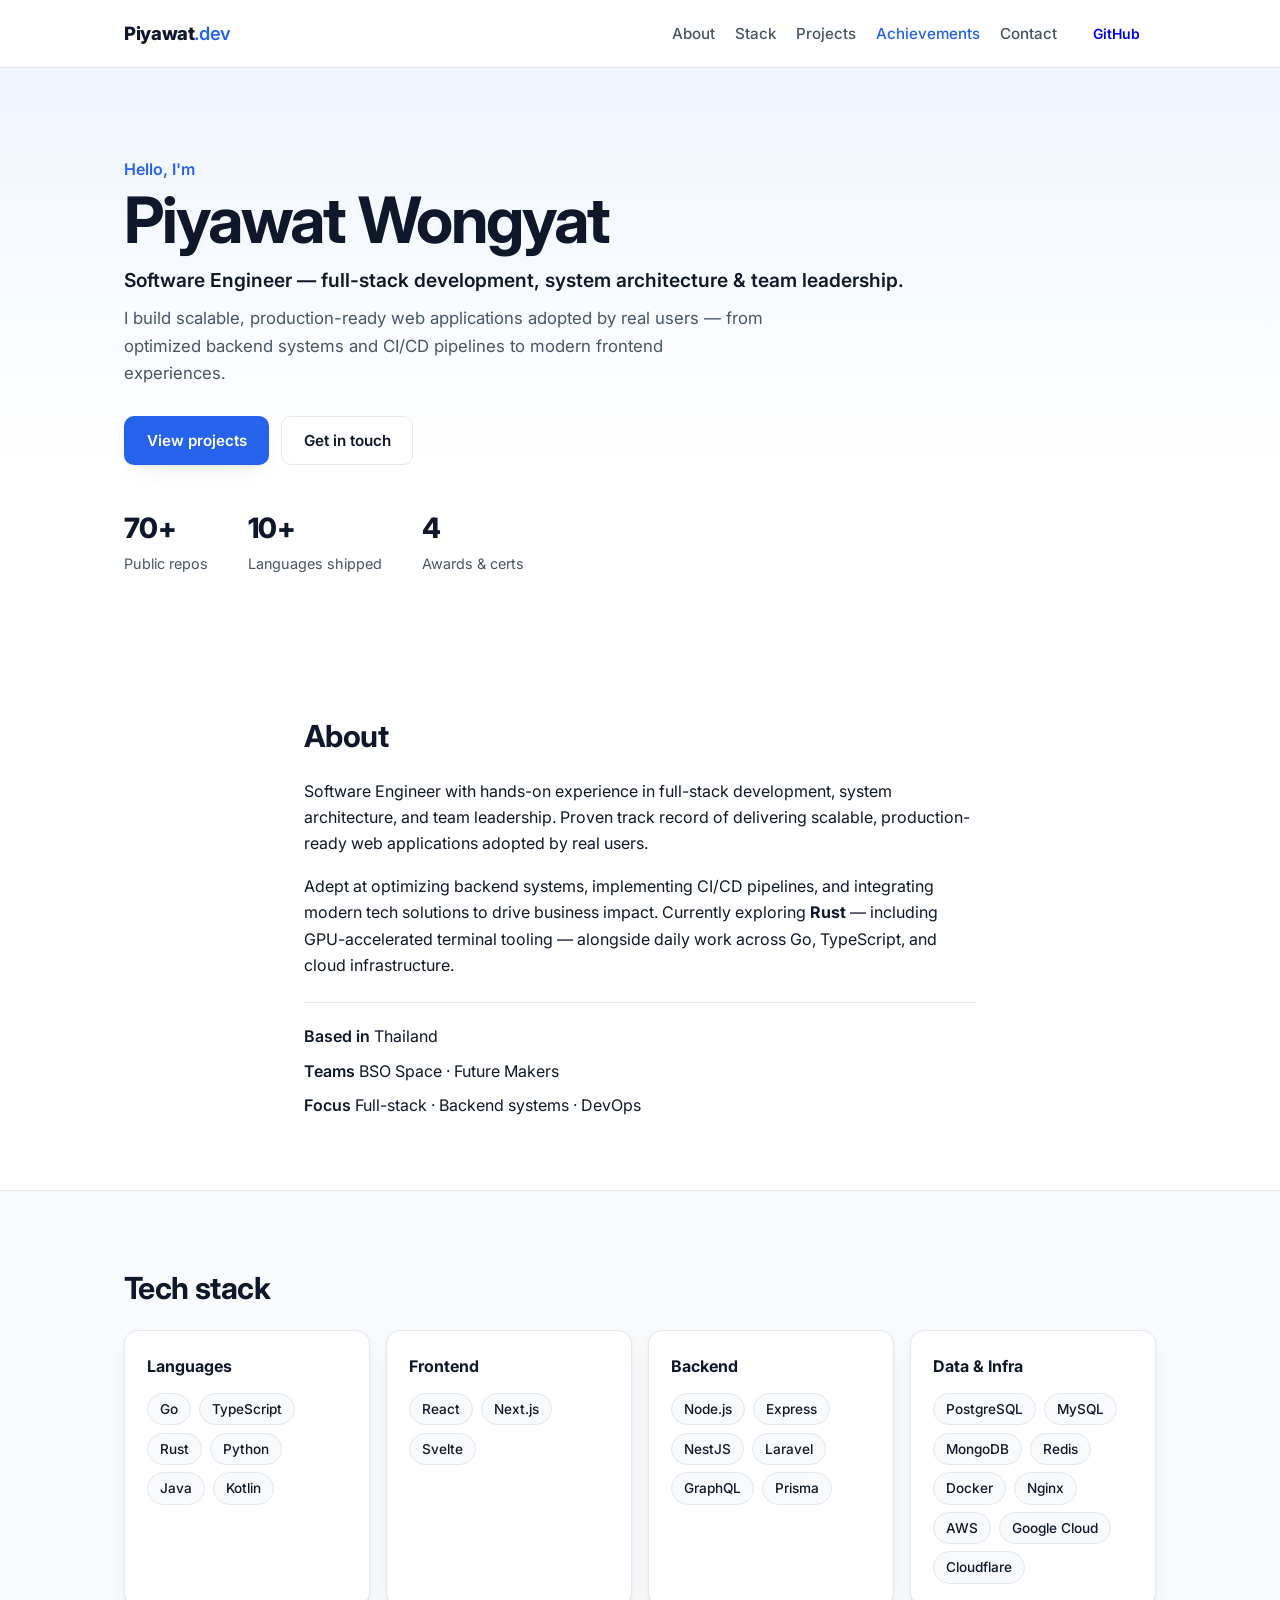
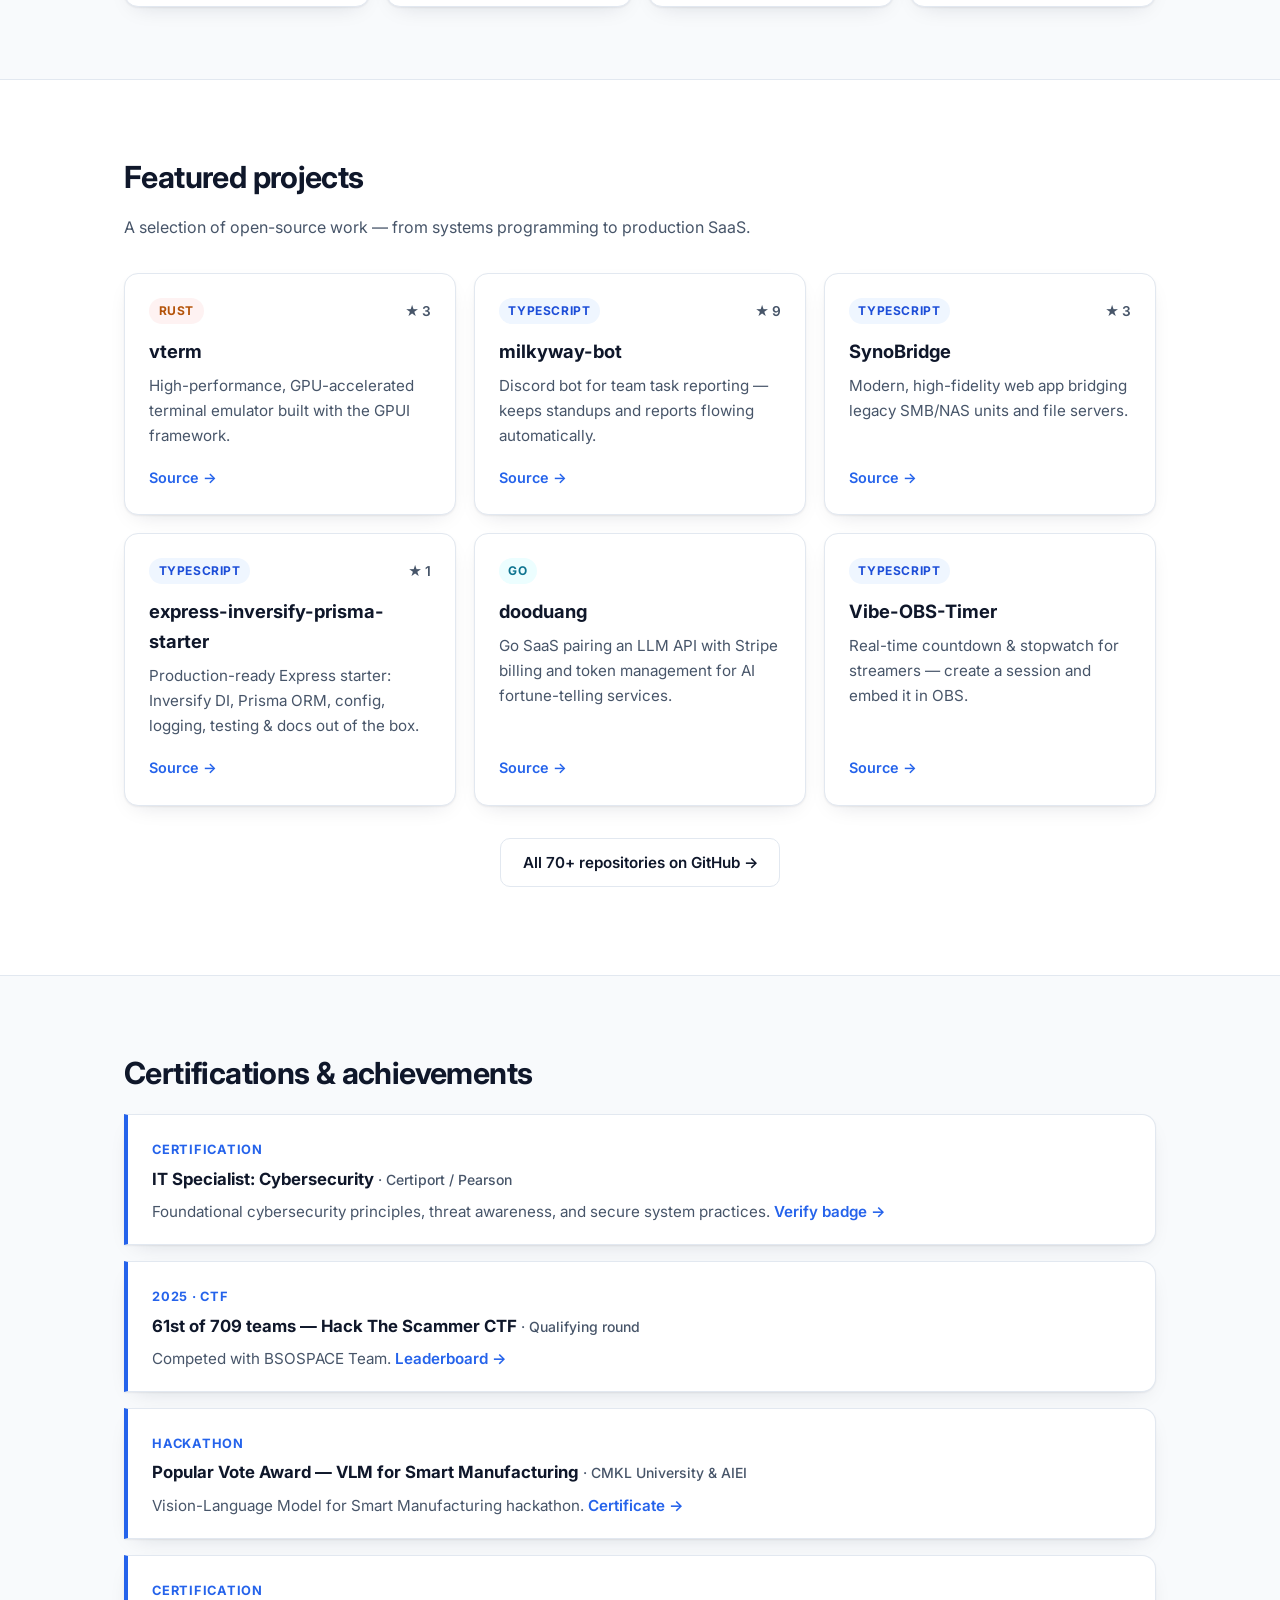
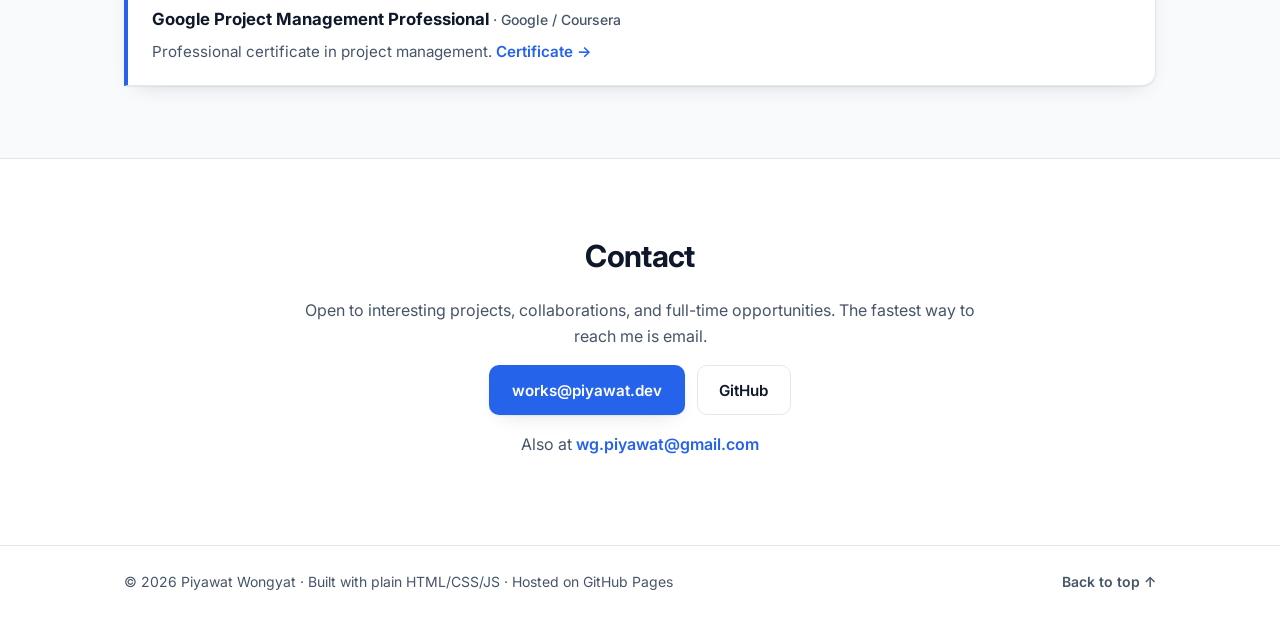
==== index.html @ 4d176192 "feat: initial portfolio site" ====
<!DOCTYPE html>
<html lang="en">
<head>
  <meta charset="UTF-8" />
  <meta name="viewport" content="width=device-width, initial-scale=1.0" />
  <title>Piyawat Wongyat — Software Engineer</title>
  <meta name="description" content="Piyawat Wongyat (boytur) — Software Engineer focused on full-stack development, system architecture, and scalable production-ready web applications." />
  <meta property="og:title" content="Piyawat Wongyat — Software Engineer" />
  <meta property="og:description" content="Full-stack developer building scalable, production-ready web applications." />
  <meta property="og:type" content="website" />
  <meta property="og:url" content="https://boytur.github.io/" />
  <link rel="icon" href="data:image/svg+xml,<svg xmlns='http://www.w3.org/2000/svg' viewBox='0 0 100 100'><rect width='100' height='100' rx='20' fill='%23111827'/><text x='50' y='68' font-size='52' text-anchor='middle' fill='white' font-family='sans-serif' font-weight='bold'>P</text></svg>" />
  <link rel="preconnect" href="https://fonts.googleapis.com" />
  <link rel="preconnect" href="https://fonts.gstatic.com" crossorigin />
  <link href="https://fonts.googleapis.com/css2?family=Inter:wght@400;500;600;700;800&display=swap" rel="stylesheet" />
  <link rel="stylesheet" href="styles.css" />
</head>
<body>
  <header class="site-header" id="top">
    <nav class="nav" aria-label="Main navigation">
      <a class="brand" href="#top">Piyawat<span>.dev</span></a>
      <button class="nav-toggle" aria-expanded="false" aria-controls="nav-links" aria-label="Toggle menu">
        <span></span><span></span><span></span>
      </button>
      <div class="nav-links" id="nav-links">
        <a href="#about">About</a>
        <a href="#stack">Stack</a>
        <a href="#projects">Projects</a>
        <a href="#achievements">Achievements</a>
        <a href="#contact">Contact</a>
        <a class="btn btn-small" href="https://github.com/boytur" target="_blank" rel="noopener">GitHub</a>
      </div>
    </nav>
  </header>

  <main>
    <!-- Hero -->
    <section class="hero">
      <div class="container hero-inner">
        <p class="eyebrow reveal">Hello, I'm</p>
        <h1 class="reveal">Piyawat Wongyat</h1>
        <p class="subtitle reveal">Software Engineer — full-stack development, system architecture &amp; team leadership.</p>
        <p class="lede reveal">I build scalable, production-ready web applications adopted by real users — from optimized backend systems and CI/CD pipelines to modern frontend experiences.</p>
        <div class="hero-actions reveal">
          <a class="btn btn-primary" href="#projects">View projects</a>
          <a class="btn btn-ghost" href="#contact">Get in touch</a>
        </div>
        <dl class="stats reveal">
          <div><dt>70+</dt><dd>Public repos</dd></div>
          <div><dt>10+</dt><dd>Languages shipped</dd></div>
          <div><dt>4</dt><dd>Awards &amp; certs</dd></div>
        </dl>
      </div>
    </section>

    <!-- About -->
    <section class="section" id="about">
      <div class="container narrow">
        <h2 class="reveal">About</h2>
        <p class="reveal">Software Engineer with hands-on experience in full-stack development, system architecture, and team leadership. Proven track record of delivering scalable, production-ready web applications adopted by real users.</p>
        <p class="reveal">Adept at optimizing backend systems, implementing CI/CD pipelines, and integrating modern tech solutions to drive business impact. Currently exploring <strong>Rust</strong> — including GPU-accelerated terminal tooling — alongside daily work across Go, TypeScript, and cloud infrastructure.</p>
        <ul class="facts reveal">
          <li><strong>Based in</strong> Thailand</li>
          <li><strong>Teams</strong> BSO Space · Future Makers</li>
          <li><strong>Focus</strong> Full-stack · Backend systems · DevOps</li>
        </ul>
      </div>
    </section>

    <!-- Stack -->
    <section class="section section-alt" id="stack">
      <div class="container">
        <h2 class="reveal">Tech stack</h2>
        <div class="stack-grid">
          <div class="stack-card reveal">
            <h3>Languages</h3>
            <ul class="pills"><li>Go</li><li>TypeScript</li><li>Rust</li><li>Python</li><li>Java</li><li>Kotlin</li></ul>
          </div>
          <div class="stack-card reveal">
            <h3>Frontend</h3>
            <ul class="pills"><li>React</li><li>Next.js</li><li>Svelte</li></ul>
          </div>
          <div class="stack-card reveal">
            <h3>Backend</h3>
            <ul class="pills"><li>Node.js</li><li>Express</li><li>NestJS</li><li>Laravel</li><li>GraphQL</li><li>Prisma</li></ul>
          </div>
          <div class="stack-card reveal">
            <h3>Data &amp; Infra</h3>
            <ul class="pills"><li>PostgreSQL</li><li>MySQL</li><li>MongoDB</li><li>Redis</li><li>Docker</li><li>Nginx</li><li>AWS</li><li>Google Cloud</li><li>Cloudflare</li></ul>
          </div>
        </div>
      </div>
    </section>

    <!-- Projects -->
    <section class="section" id="projects">
      <div class="container">
        <h2 class="reveal">Featured projects</h2>
        <p class="section-lede reveal">A selection of open-source work — from systems programming to production SaaS.</p>
        <div class="project-grid">
          <article class="card reveal">
            <div class="card-top"><span class="lang rust">Rust</span><span class="stars" aria-label="3 stars">★ 3</span></div>
            <h3><a href="https://github.com/boytur/vterm" target="_blank" rel="noopener">vterm</a></h3>
            <p>High-performance, GPU-accelerated terminal emulator built with the GPUI framework.</p>
            <div class="card-links"><a href="https://github.com/boytur/vterm" target="_blank" rel="noopener">Source →</a></div>
          </article>
          <article class="card reveal">
            <div class="card-top"><span class="lang typescript">TypeScript</span><span class="stars" aria-label="9 stars">★ 9</span></div>
            <h3><a href="https://github.com/boytur/milkyway-bot" target="_blank" rel="noopener">milkyway-bot</a></h3>
            <p>Discord bot for team task reporting — keeps standups and reports flowing automatically.</p>
            <div class="card-links"><a href="https://github.com/boytur/milkyway-bot" target="_blank" rel="noopener">Source →</a></div>
          </article>
          <article class="card reveal">
            <div class="card-top"><span class="lang typescript">TypeScript</span><span class="stars" aria-label="3 stars">★ 3</span></div>
            <h3><a href="https://github.com/boytur/SynoBridge" target="_blank" rel="noopener">SynoBridge</a></h3>
            <p>Modern, high-fidelity web app bridging legacy SMB/NAS units and file servers.</p>
            <div class="card-links"><a href="https://github.com/boytur/SynoBridge" target="_blank" rel="noopener">Source →</a></div>
          </article>
          <article class="card reveal">
            <div class="card-top"><span class="lang typescript">TypeScript</span><span class="stars" aria-label="1 star">★ 1</span></div>
            <h3><a href="https://github.com/boytur/express-inversify-prisma-starter" target="_blank" rel="noopener">express-inversify-prisma-starter</a></h3>
            <p>Production-ready Express starter: Inversify DI, Prisma ORM, config, logging, testing &amp; docs out of the box.</p>
            <div class="card-links"><a href="https://github.com/boytur/express-inversify-prisma-starter" target="_blank" rel="noopener">Source →</a></div>
          </article>
          <article class="card reveal">
            <div class="card-top"><span class="lang go">Go</span></div>
            <h3><a href="https://github.com/boytur/dooduang" target="_blank" rel="noopener">dooduang</a></h3>
            <p>Go SaaS pairing an LLM API with Stripe billing and token management for AI fortune-telling services.</p>
            <div class="card-links"><a href="https://github.com/boytur/dooduang" target="_blank" rel="noopener">Source →</a></div>
          </article>
          <article class="card reveal">
            <div class="card-top"><span class="lang typescript">TypeScript</span></div>
            <h3><a href="https://github.com/boytur/Vibe-OBS-Timer" target="_blank" rel="noopener">Vibe-OBS-Timer</a></h3>
            <p>Real-time countdown &amp; stopwatch for streamers — create a session and embed it in OBS.</p>
            <div class="card-links"><a href="https://github.com/boytur/Vibe-OBS-Timer" target="_blank" rel="noopener">Source →</a></div>
          </article>
        </div>
        <p class="more reveal"><a class="btn btn-ghost" href="https://github.com/boytur?tab=repositories" target="_blank" rel="noopener">All 70+ repositories on GitHub →</a></p>
      </div>
    </section>

    <!-- Achievements -->
    <section class="section section-alt" id="achievements">
      <div class="container">
        <h2 class="reveal">Certifications &amp; achievements</h2>
        <div class="timeline">
          <div class="timeline-item reveal">
            <span class="year">Certification</span>
            <h3>IT Specialist: Cybersecurity <small>· Certiport / Pearson</small></h3>
            <p>Foundational cybersecurity principles, threat awareness, and secure system practices. <a href="https://www.credly.com/badges/f2b00e5c-3d99-48ab-93e3-4c3fa2f0af8e" target="_blank" rel="noopener">Verify badge →</a></p>
          </div>
          <div class="timeline-item reveal">
            <span class="year">2025 · CTF</span>
            <h3>61st of 709 teams — Hack The Scammer CTF <small>· Qualifying round</small></h3>
            <p>Competed with BSOSPACE Team. <a href="https://lab.sth.sh/leaderboard?room=37" target="_blank" rel="noopener">Leaderboard →</a></p>
          </div>
          <div class="timeline-item reveal">
            <span class="year">Hackathon</span>
            <h3>Popular Vote Award — VLM for Smart Manufacturing <small>· CMKL University &amp; AIEI</small></h3>
            <p>Vision-Language Model for Smart Manufacturing hackathon. <a href="https://drive.google.com/file/d/1sjAKh41kwvdmvfRN9_Wic6Ls8FY-mukk/view?usp=sharing" target="_blank" rel="noopener">Certificate →</a></p>
          </div>
          <div class="timeline-item reveal">
            <span class="year">Certification</span>
            <h3>Google Project Management Professional <small>· Google / Coursera</small></h3>
            <p>Professional certificate in project management. <a href="https://www.coursera.org/account/accomplishments/specialization/05NTV4BRAVOV" target="_blank" rel="noopener">Certificate →</a></p>
          </div>
        </div>
      </div>
    </section>

    <!-- Contact -->
    <section class="section" id="contact">
      <div class="container narrow contact">
        <h2 class="reveal">Contact</h2>
        <p class="reveal">Open to interesting projects, collaborations, and full-time opportunities. The fastest way to reach me is email.</p>
        <div class="hero-actions reveal">
          <a class="btn btn-primary" href="mailto:works@piyawat.dev">works@piyawat.dev</a>
          <a class="btn btn-ghost" href="https://github.com/boytur" target="_blank" rel="noopener">GitHub</a>
        </div>
        <p class="alt-mail reveal">Also at <a href="mailto:wg.piyawat@gmail.com">wg.piyawat@gmail.com</a></p>
      </div>
    </section>
  </main>

  <footer class="site-footer">
    <div class="container footer-inner">
      <p>© 2026 Piyawat Wongyat · Built with plain HTML/CSS/JS · Hosted on GitHub Pages</p>
      <a href="#top" class="to-top">Back to top ↑</a>
    </div>
  </footer>

  <script src="script.js" defer></script>
</body>
</html>
---- styles.css ----
:root {
  --bg: #ffffff;
  --bg-alt: #f8fafc;
  --text: #0f172a;
  --muted: #475569;
  --line: #e2e8f0;
  --accent: #2563eb;
  --accent-dark: #1d4ed8;
  --card: #ffffff;
  --radius: 14px;
  --max: 1080px;
  --narrow: 720px;
  --shadow: 0 1px 2px rgb(15 23 42 / 0.06), 0 8px 24px -12px rgb(15 23 42 / 0.18);
}

* { box-sizing: border-box; }
html { scroll-behavior: smooth; }
body {
  margin: 0;
  font-family: "Inter", system-ui, -apple-system, "Segoe UI", sans-serif;
  color: var(--text);
  background: var(--bg);
  line-height: 1.65;
  -webkit-font-smoothing: antialiased;
}

.container { max-width: var(--max); margin: 0 auto; padding: 0 1.5rem; }
.container.narrow { max-width: var(--narrow); }

/* Header */
.site-header {
  position: sticky; top: 0; z-index: 50;
  background: rgb(255 255 255 / 0.85);
  backdrop-filter: blur(12px);
  border-bottom: 1px solid var(--line);
}
.nav {
  max-width: var(--max); margin: 0 auto; padding: 0.85rem 1.5rem;
  display: flex; align-items: center; justify-content: space-between; gap: 1rem;
}
.brand { font-weight: 800; font-size: 1.15rem; color: var(--text); text-decoration: none; letter-spacing: -0.02em; }
.brand span { color: var(--accent); font-weight: 600; }
.nav-links { display: flex; align-items: center; gap: 1.25rem; }
.nav-links a:not(.btn) { color: var(--muted); text-decoration: none; font-weight: 500; font-size: 0.95rem; }
.nav-links a:not(.btn):hover { color: var(--text); }
.nav-links a.active:not(.btn) { color: var(--accent); }
.nav-toggle { display: none; background: none; border: 1px solid var(--line); border-radius: 8px; padding: 0.5rem; cursor: pointer; }
.nav-toggle span { display: block; width: 20px; height: 2px; background: var(--text); margin: 4px 0; border-radius: 2px; }

/* Buttons */
.btn {
  display: inline-block; text-decoration: none; font-weight: 600; font-size: 0.95rem;
  padding: 0.7rem 1.35rem; border-radius: 10px; border: 1px solid transparent;
  transition: transform 0.12s ease, box-shadow 0.12s ease, background 0.12s ease;
}
.btn-small { padding: 0.45rem 0.95rem; font-size: 0.875rem; }
.btn-primary { background: var(--accent); color: #fff; box-shadow: var(--shadow); }
.btn-primary:hover { background: var(--accent-dark); transform: translateY(-1px); }
.btn-ghost { border-color: var(--line); color: var(--text); background: #fff; }
.btn-ghost:hover { border-color: var(--text); transform: translateY(-1px); }

/* Hero */
.hero { padding: 5.5rem 0 4rem; background: linear-gradient(180deg, #eff6ff 0%, #fff 70%); }
.eyebrow { color: var(--accent); font-weight: 600; margin: 0 0 0.25rem; }
.hero h1 { font-size: clamp(2.5rem, 6vw, 4rem); letter-spacing: -0.03em; line-height: 1.05; margin: 0 0 0.75rem; }
.subtitle { font-size: 1.2rem; font-weight: 600; color: var(--text); margin: 0 0 0.5rem; }
.lede { color: var(--muted); font-size: 1.05rem; max-width: 640px; margin: 0 0 1.75rem; }
.hero-actions { display: flex; gap: 0.75rem; flex-wrap: wrap; }
.stats { display: flex; gap: 2.5rem; margin: 2.5rem 0 0; padding: 0; }
.stats div { display: flex; flex-direction: column; }
.stats dt { font-size: 1.75rem; font-weight: 800; letter-spacing: -0.02em; }
.stats dd { margin: 0; color: var(--muted); font-size: 0.9rem; }

/* Sections */
.section { padding: 4.5rem 0; scroll-margin-top: 70px; }
.section-alt { background: var(--bg-alt); border-top: 1px solid var(--line); border-bottom: 1px solid var(--line); }
.section h2 { font-size: 1.9rem; letter-spacing: -0.02em; margin: 0 0 1rem; }
.section-lede { color: var(--muted); margin: -0.25rem 0 2rem; }
.facts { list-style: none; padding: 1.25rem 0 0; margin: 1.5rem 0 0; border-top: 1px solid var(--line); display: grid; gap: 0.5rem; }
.facts strong { font-weight: 600; }

/* Stack */
.stack-grid { display: grid; grid-template-columns: repeat(auto-fit, minmax(230px, 1fr)); gap: 1rem; }
.stack-card { background: var(--card); border: 1px solid var(--line); border-radius: var(--radius); padding: 1.4rem; box-shadow: var(--shadow); }
.stack-card h3 { margin: 0 0 0.85rem; font-size: 1rem; }
.pills { list-style: none; display: flex; flex-wrap: wrap; gap: 0.45rem; margin: 0; padding: 0; }
.pills li { background: var(--bg-alt); border: 1px solid var(--line); border-radius: 999px; padding: 0.25rem 0.75rem; font-size: 0.85rem; font-weight: 500; }

/* Projects */
.project-grid { display: grid; grid-template-columns: repeat(auto-fill, minmax(300px, 1fr)); gap: 1.1rem; }
.card { background: var(--card); border: 1px solid var(--line); border-radius: var(--radius); padding: 1.5rem; display: flex; flex-direction: column; box-shadow: var(--shadow); transition: transform 0.15s ease, box-shadow 0.15s ease; }
.card:hover { transform: translateY(-3px); box-shadow: 0 2px 4px rgb(15 23 42 / 0.06), 0 16px 32px -12px rgb(15 23 42 / 0.25); }
.card-top { display: flex; justify-content: space-between; align-items: center; margin-bottom: 0.75rem; }
.lang { font-size: 0.75rem; font-weight: 700; text-transform: uppercase; letter-spacing: 0.05em; padding: 0.2rem 0.6rem; border-radius: 999px; background: #f1f5f9; color: #334155; }
.lang.rust { background: #fef2f2; color: #b45309; }
.lang.typescript { background: #eff6ff; color: #1d4ed8; }
.lang.go { background: #ecfeff; color: #0e7490; }
.stars { color: var(--muted); font-size: 0.85rem; font-weight: 600; }
.card h3 { margin: 0 0 0.4rem; font-size: 1.15rem; }
.card h3 a { color: var(--text); text-decoration: none; }
.card h3 a:hover { color: var(--accent); }
.card p { color: var(--muted); font-size: 0.95rem; margin: 0 0 1rem; flex: 1; }
.card-links a { color: var(--accent); font-weight: 600; font-size: 0.9rem; text-decoration: none; }
.card-links a:hover { text-decoration: underline; }
.more { margin-top: 2rem; text-align: center; }

/* Timeline */
.timeline { display: grid; gap: 1rem; }
.timeline-item { background: var(--card); border: 1px solid var(--line); border-left: 4px solid var(--accent); border-radius: 0 var(--radius) var(--radius) 0; padding: 1.25rem 1.5rem; box-shadow: var(--shadow); }
.timeline-item .year { font-size: 0.8rem; font-weight: 700; text-transform: uppercase; letter-spacing: 0.06em; color: var(--accent); }
.timeline-item h3 { margin: 0.25rem 0 0.35rem; font-size: 1.05rem; }
.timeline-item h3 small { color: var(--muted); font-weight: 500; }
.timeline-item p { margin: 0; color: var(--muted); font-size: 0.95rem; }
.timeline-item a { color: var(--accent); font-weight: 600; text-decoration: none; }
.timeline-item a:hover { text-decoration: underline; }

/* Contact */
.contact { text-align: center; }
.contact p { color: var(--muted); }
.contact .hero-actions { justify-content: center; }
.alt-mail a { color: var(--accent); font-weight: 600; text-decoration: none; }
.alt-mail a:hover { text-decoration: underline; }

/* Footer */
.site-footer { border-top: 1px solid var(--line); padding: 1.5rem 0; }
.footer-inner { display: flex; justify-content: space-between; align-items: center; gap: 1rem; flex-wrap: wrap; }
.footer-inner p { margin: 0; color: var(--muted); font-size: 0.875rem; }
.to-top { color: var(--muted); font-size: 0.875rem; font-weight: 600; text-decoration: none; }
.to-top:hover { color: var(--text); }

/* Reveal animation */
.reveal { opacity: 0; transform: translateY(14px); transition: opacity 0.5s ease, transform 0.5s ease; }
.reveal.visible { opacity: 1; transform: none; }
@media (prefers-reduced-motion: reduce) {
  html { scroll-behavior: auto; }
  .reveal { opacity: 1; transform: none; transition: none; }
}

@media (max-width: 720px) {
  .nav-toggle { display: block; }
  .nav-links {
    display: none; position: absolute; top: 100%; left: 0; right: 0;
    background: #fff; border-bottom: 1px solid var(--line);
    flex-direction: column; align-items: stretch; padding: 0.75rem 1.5rem 1.25rem; gap: 0.25rem;
  }
  .nav-links.open { display: flex; }
  .nav-links a:not(.btn) { padding: 0.6rem 0; border-top: 1px solid var(--line); }
  .nav-links .btn { text-align: center; margin-top: 0.5rem; }
  .hero { padding: 3.5rem 0 3rem; }
  .stats { gap: 1.75rem; }
}
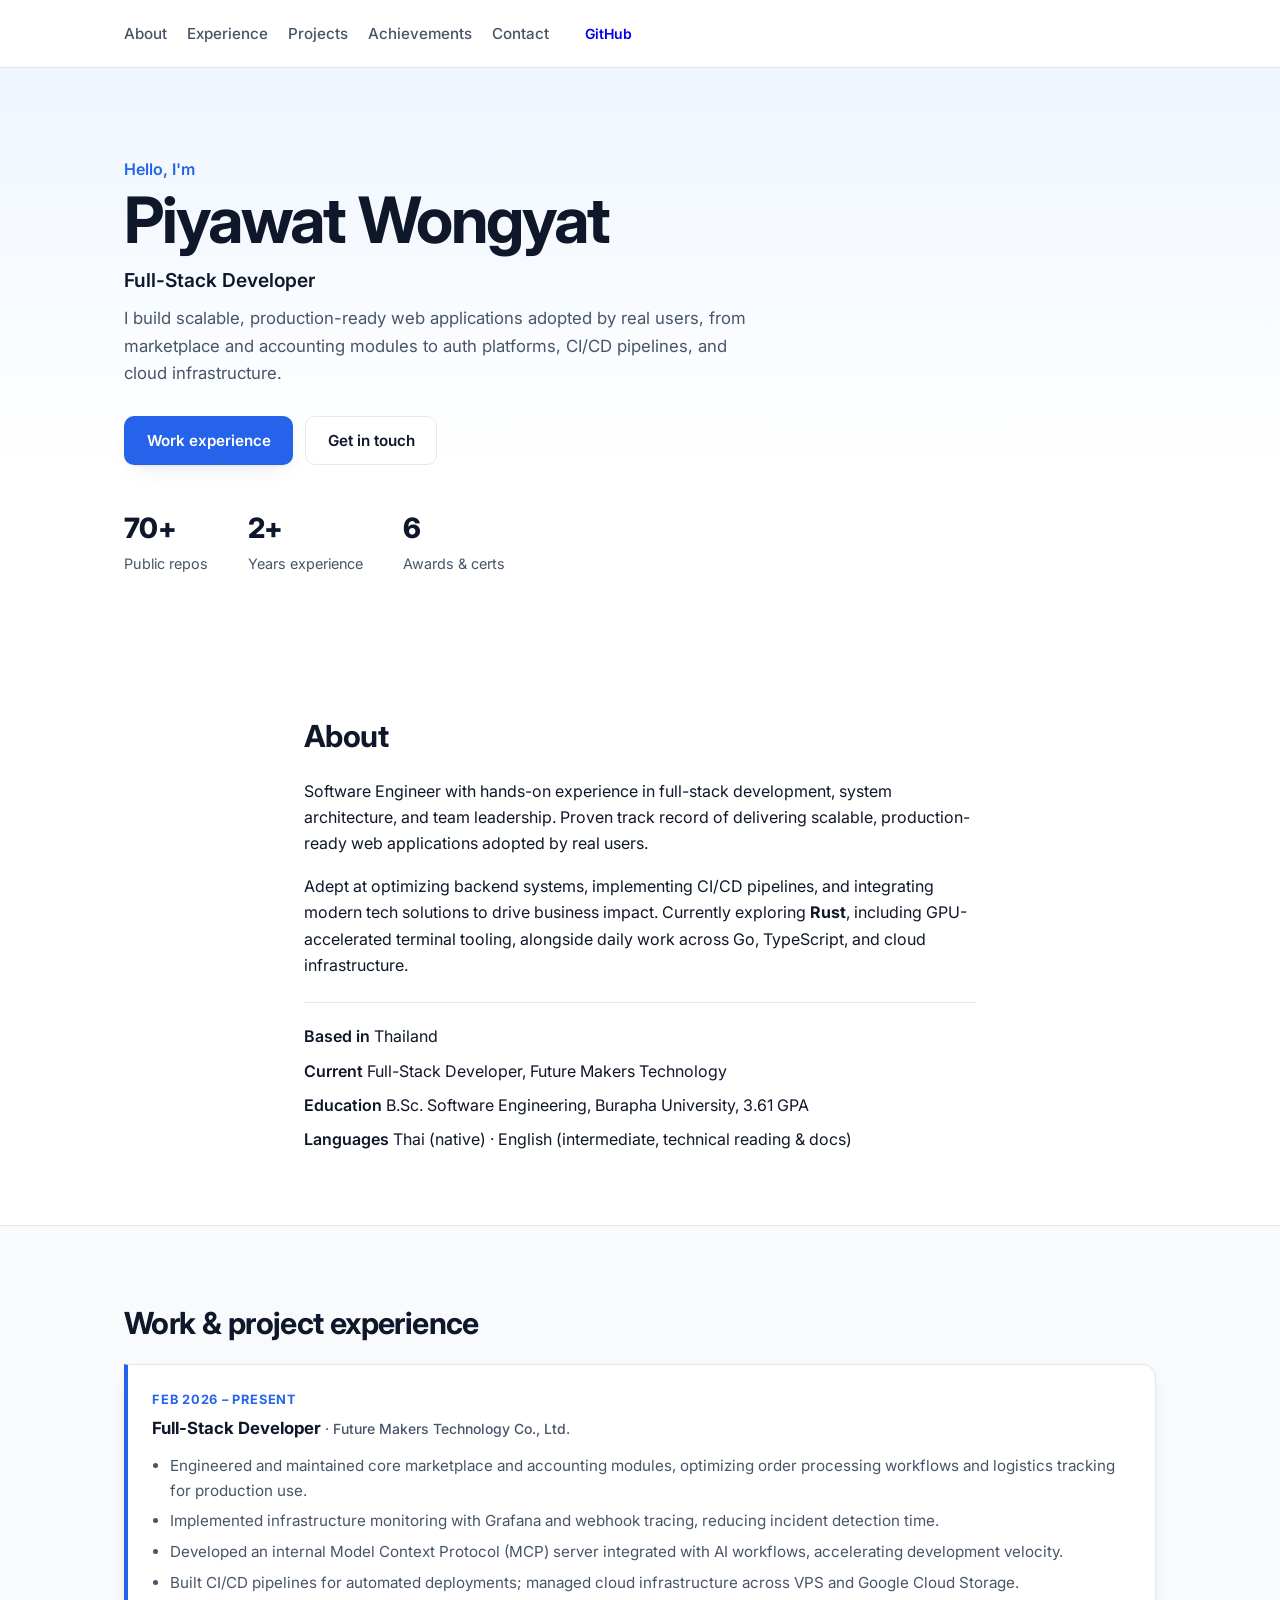
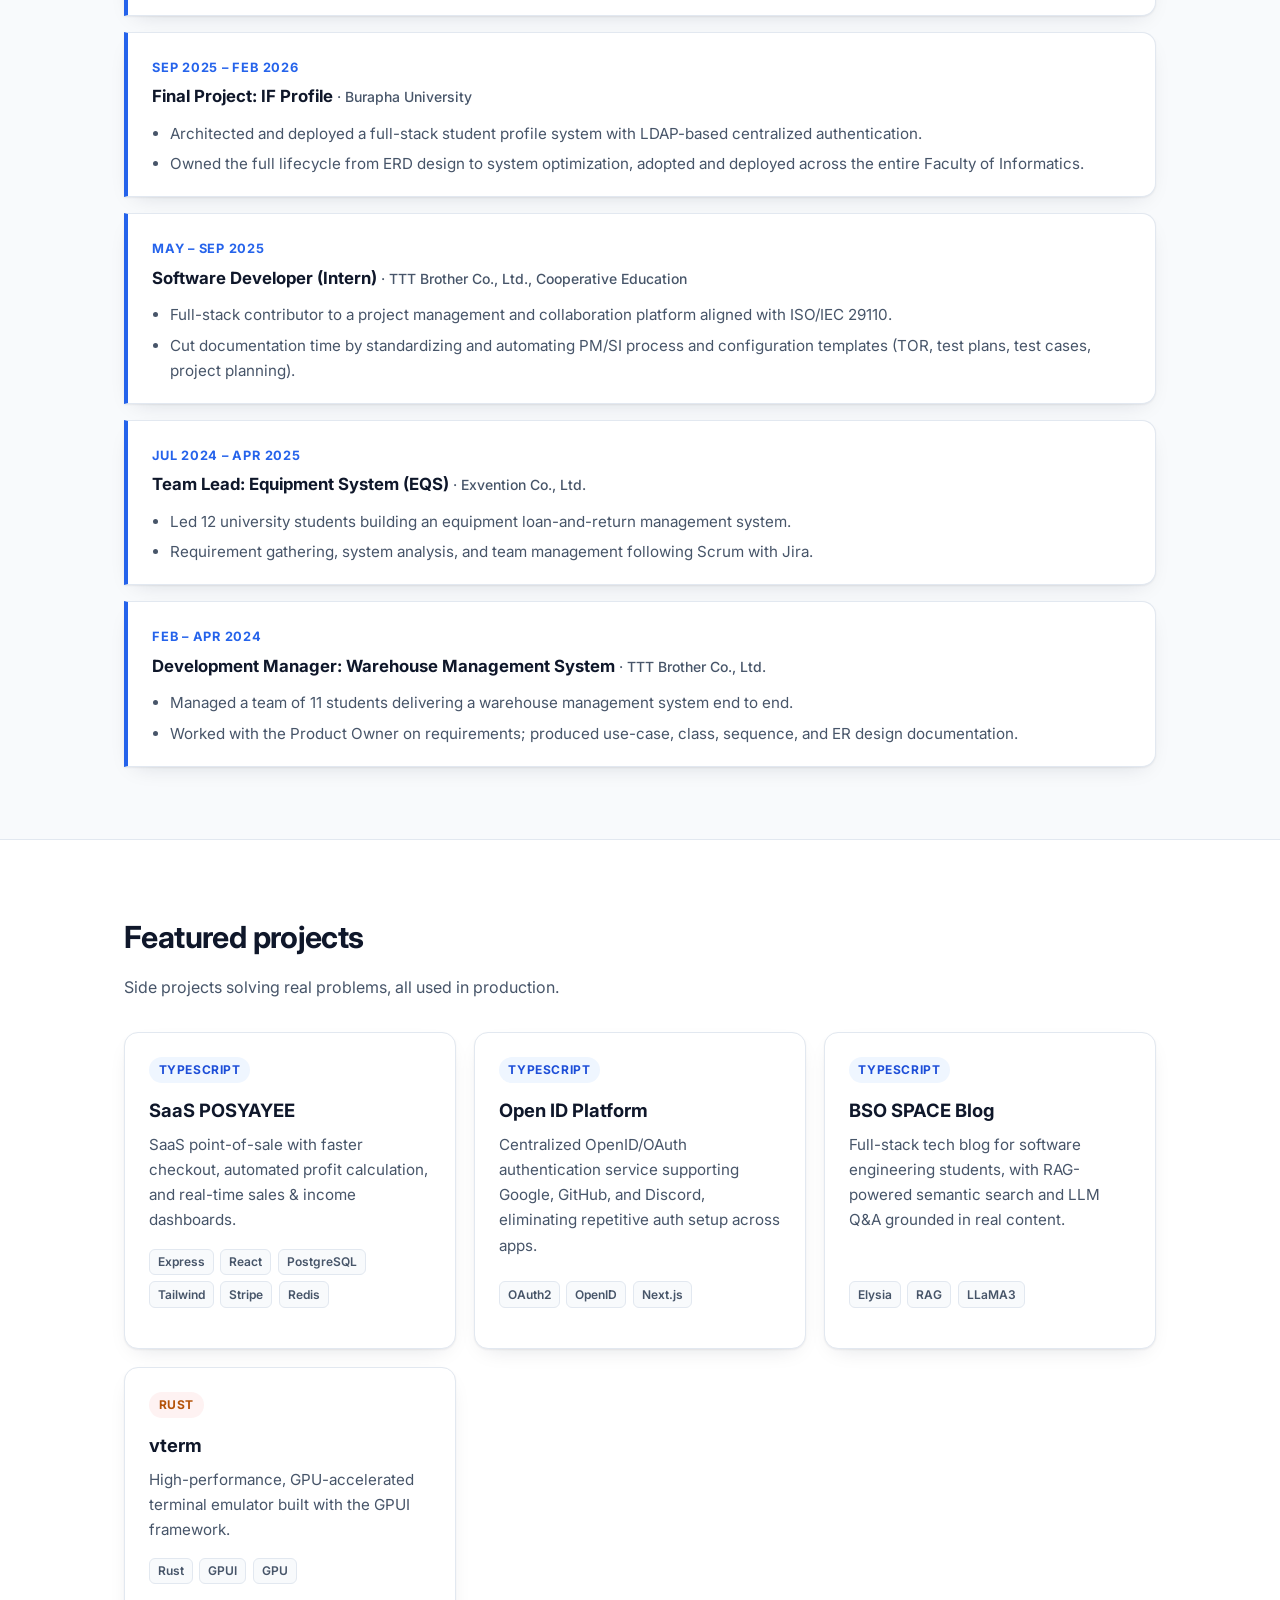
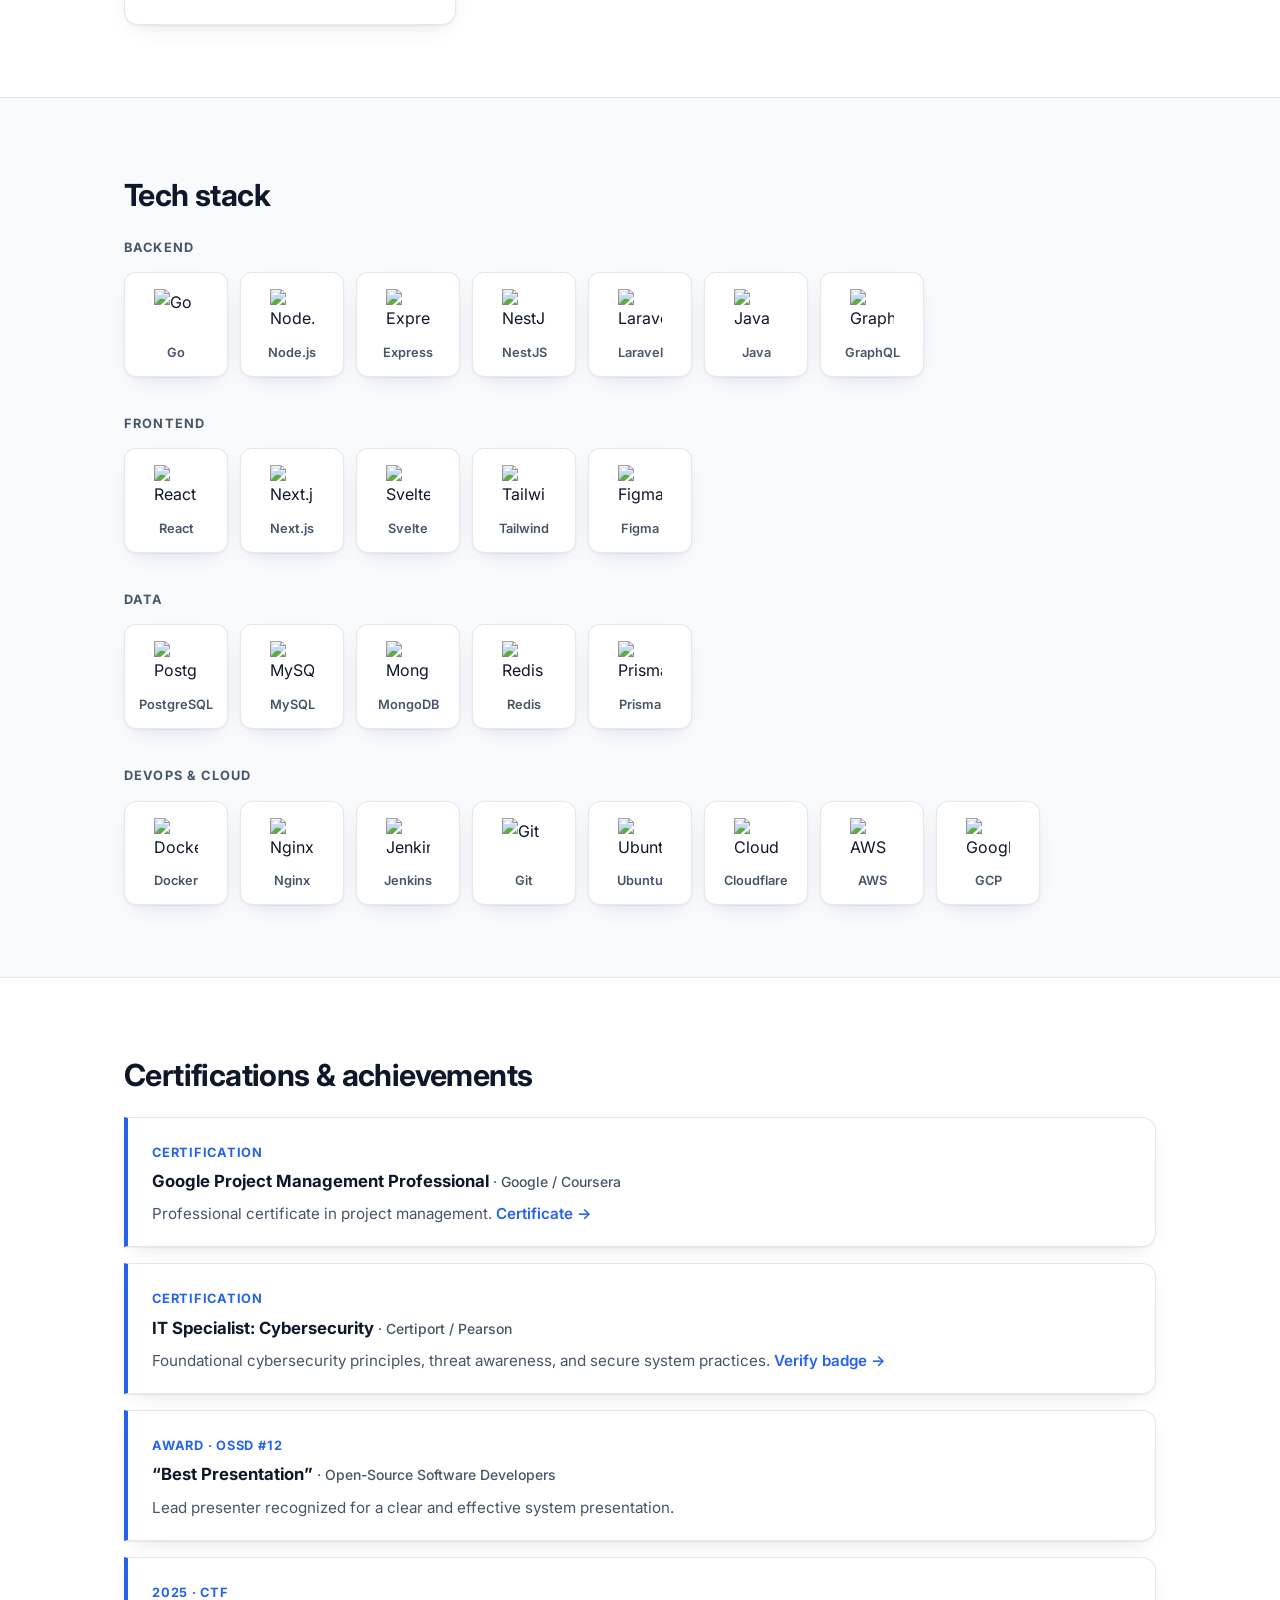
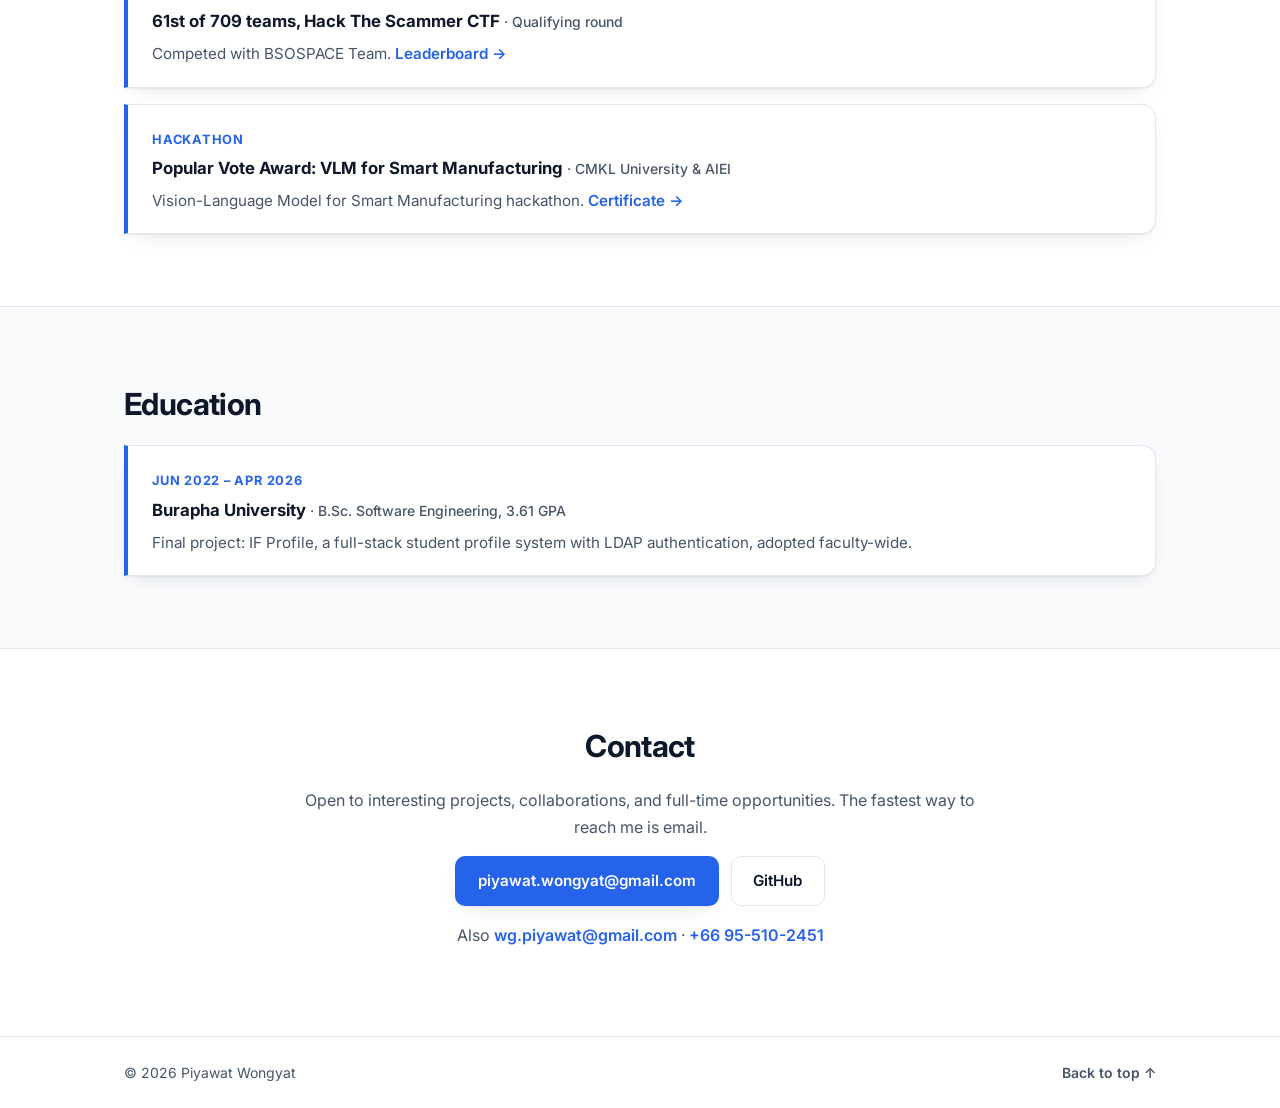
==== commit 059f5394: "feat: resume-based portfolio with experience, logo wall stack, link-free projects" ====
--- a/index.html
+++ b/index.html
@@ -3,10 +3,10 @@
 <head>
   <meta charset="UTF-8" />
   <meta name="viewport" content="width=device-width, initial-scale=1.0" />
-  <title>Piyawat Wongyat — Software Engineer</title>
-  <meta name="description" content="Piyawat Wongyat (boytur) — Software Engineer focused on full-stack development, system architecture, and scalable production-ready web applications." />
-  <meta property="og:title" content="Piyawat Wongyat — Software Engineer" />
-  <meta property="og:description" content="Full-stack developer building scalable, production-ready web applications." />
+  <title>Piyawat Wongyat | Software Engineer</title>
+  <meta name="description" content="Piyawat Wongyat (boytur), Full-Stack Developer building marketplace systems, auth platforms, SaaS, and open-source work across Go, TypeScript, and Rust." />
+  <meta property="og:title" content="Piyawat Wongyat | Software Engineer" />
+  <meta property="og:description" content="Full-Stack Developer building scalable, production-ready web applications." />
   <meta property="og:type" content="website" />
   <meta property="og:url" content="https://boytur.github.io/" />
   <link rel="icon" href="data:image/svg+xml,<svg xmlns='http://www.w3.org/2000/svg' viewBox='0 0 100 100'><rect width='100' height='100' rx='20' fill='%23111827'/><text x='50' y='68' font-size='52' text-anchor='middle' fill='white' font-family='sans-serif' font-weight='bold'>P</text></svg>" />
@@ -18,13 +18,12 @@
 <body>
   <header class="site-header" id="top">
     <nav class="nav" aria-label="Main navigation">
-      <a class="brand" href="#top">Piyawat<span>.dev</span></a>
       <button class="nav-toggle" aria-expanded="false" aria-controls="nav-links" aria-label="Toggle menu">
         <span></span><span></span><span></span>
       </button>
       <div class="nav-links" id="nav-links">
         <a href="#about">About</a>
-        <a href="#stack">Stack</a>
+        <a href="#experience">Experience</a>
         <a href="#projects">Projects</a>
         <a href="#achievements">Achievements</a>
         <a href="#contact">Contact</a>
@@ -39,16 +38,16 @@
       <div class="container hero-inner">
         <p class="eyebrow reveal">Hello, I'm</p>
         <h1 class="reveal">Piyawat Wongyat</h1>
-        <p class="subtitle reveal">Software Engineer — full-stack development, system architecture &amp; team leadership.</p>
-        <p class="lede reveal">I build scalable, production-ready web applications adopted by real users — from optimized backend systems and CI/CD pipelines to modern frontend experiences.</p>
+        <p class="subtitle reveal">Full-Stack Developer</p>
+        <p class="lede reveal">I build scalable, production-ready web applications adopted by real users, from marketplace and accounting modules to auth platforms, CI/CD pipelines, and cloud infrastructure.</p>
         <div class="hero-actions reveal">
-          <a class="btn btn-primary" href="#projects">View projects</a>
+          <a class="btn btn-primary" href="#experience">Work experience</a>
           <a class="btn btn-ghost" href="#contact">Get in touch</a>
         </div>
         <dl class="stats reveal">
           <div><dt>70+</dt><dd>Public repos</dd></div>
-          <div><dt>10+</dt><dd>Languages shipped</dd></div>
-          <div><dt>4</dt><dd>Awards &amp; certs</dd></div>
+          <div><dt>2+</dt><dd>Years experience</dd></div>
+          <div><dt>6</dt><dd>Awards &amp; certs</dd></div>
         </dl>
       </div>
     </section>
@@ -58,12 +57,98 @@
       <div class="container narrow">
         <h2 class="reveal">About</h2>
         <p class="reveal">Software Engineer with hands-on experience in full-stack development, system architecture, and team leadership. Proven track record of delivering scalable, production-ready web applications adopted by real users.</p>
-        <p class="reveal">Adept at optimizing backend systems, implementing CI/CD pipelines, and integrating modern tech solutions to drive business impact. Currently exploring <strong>Rust</strong> — including GPU-accelerated terminal tooling — alongside daily work across Go, TypeScript, and cloud infrastructure.</p>
+        <p class="reveal">Adept at optimizing backend systems, implementing CI/CD pipelines, and integrating modern tech solutions to drive business impact. Currently exploring <strong>Rust</strong>, including GPU-accelerated terminal tooling, alongside daily work across Go, TypeScript, and cloud infrastructure.</p>
         <ul class="facts reveal">
           <li><strong>Based in</strong> Thailand</li>
-          <li><strong>Teams</strong> BSO Space · Future Makers</li>
-          <li><strong>Focus</strong> Full-stack · Backend systems · DevOps</li>
+          <li><strong>Current</strong> Full-Stack Developer, Future Makers Technology</li>
+          <li><strong>Education</strong> B.Sc. Software Engineering, Burapha University, 3.61 GPA</li>
+          <li><strong>Languages</strong> Thai (native) · English (intermediate, technical reading &amp; docs)</li>
         </ul>
+      </div>
+    </section>
+
+    <!-- Experience -->
+    <section class="section section-alt" id="experience">
+      <div class="container">
+        <h2 class="reveal">Work &amp; project experience</h2>
+        <div class="timeline">
+          <div class="timeline-item reveal">
+            <span class="year">Feb 2026 – Present</span>
+            <h3>Full-Stack Developer <small>· Future Makers Technology Co., Ltd.</small></h3>
+            <ul class="bullets">
+              <li>Engineered and maintained core marketplace and accounting modules, optimizing order processing workflows and logistics tracking for production use.</li>
+              <li>Implemented infrastructure monitoring with Grafana and webhook tracing, reducing incident detection time.</li>
+              <li>Developed an internal Model Context Protocol (MCP) server integrated with AI workflows, accelerating development velocity.</li>
+              <li>Built CI/CD pipelines for automated deployments; managed cloud infrastructure across VPS and Google Cloud Storage.</li>
+            </ul>
+          </div>
+          <div class="timeline-item reveal">
+            <span class="year">Sep 2025 – Feb 2026</span>
+            <h3>Final Project: IF Profile <small>· Burapha University</small></h3>
+            <ul class="bullets">
+              <li>Architected and deployed a full-stack student profile system with LDAP-based centralized authentication.</li>
+              <li>Owned the full lifecycle from ERD design to system optimization, adopted and deployed across the entire Faculty of Informatics.</li>
+            </ul>
+          </div>
+          <div class="timeline-item reveal">
+            <span class="year">May – Sep 2025</span>
+            <h3>Software Developer (Intern) <small>· TTT Brother Co., Ltd., Cooperative Education</small></h3>
+            <ul class="bullets">
+              <li>Full-stack contributor to a project management and collaboration platform aligned with ISO/IEC 29110.</li>
+              <li>Cut documentation time by standardizing and automating PM/SI process and configuration templates (TOR, test plans, test cases, project planning).</li>
+            </ul>
+          </div>
+          <div class="timeline-item reveal">
+            <span class="year">Jul 2024 – Apr 2025</span>
+            <h3>Team Lead: Equipment System (EQS) <small>· Exvention Co., Ltd.</small></h3>
+            <ul class="bullets">
+              <li>Led 12 university students building an equipment loan-and-return management system.</li>
+              <li>Requirement gathering, system analysis, and team management following Scrum with Jira.</li>
+            </ul>
+          </div>
+          <div class="timeline-item reveal">
+            <span class="year">Feb – Apr 2024</span>
+            <h3>Development Manager: Warehouse Management System <small>· TTT Brother Co., Ltd.</small></h3>
+            <ul class="bullets">
+              <li>Managed a team of 11 students delivering a warehouse management system end to end.</li>
+              <li>Worked with the Product Owner on requirements; produced use-case, class, sequence, and ER design documentation.</li>
+            </ul>
+          </div>
+        </div>
+      </div>
+    </section>
+
+    <!-- Projects -->
+    <section class="section" id="projects">
+      <div class="container">
+        <h2 class="reveal">Featured projects</h2>
+        <p class="section-lede reveal">Side projects solving real problems, all used in production.</p>
+        <div class="project-grid">
+          <article class="card reveal">
+            <div class="card-top"><span class="lang typescript">TypeScript</span></div>
+            <h3>SaaS POSYAYEE</h3>
+            <p>SaaS point-of-sale with faster checkout, automated profit calculation, and real-time sales &amp; income dashboards.</p>
+            <ul class="tags"><li>Express</li><li>React</li><li>PostgreSQL</li><li>Tailwind</li><li>Stripe</li><li>Redis</li></ul>
+          </article>
+          <article class="card reveal">
+            <div class="card-top"><span class="lang typescript">TypeScript</span></div>
+            <h3>Open ID Platform</h3>
+            <p>Centralized OpenID/OAuth authentication service supporting Google, GitHub, and Discord, eliminating repetitive auth setup across apps.</p>
+            <ul class="tags"><li>OAuth2</li><li>OpenID</li><li>Next.js</li></ul>
+          </article>
+          <article class="card reveal">
+            <div class="card-top"><span class="lang typescript">TypeScript</span></div>
+            <h3>BSO SPACE Blog</h3>
+            <p>Full-stack tech blog for software engineering students, with RAG-powered semantic search and LLM Q&amp;A grounded in real content.</p>
+            <ul class="tags"><li>Elysia</li><li>RAG</li><li>LLaMA3</li></ul>
+          </article>
+          <article class="card reveal">
+            <div class="card-top"><span class="lang rust">Rust</span></div>
+            <h3>vterm</h3>
+            <p>High-performance, GPU-accelerated terminal emulator built with the GPUI framework.</p>
+            <ul class="tags"><li>Rust</li><li>GPUI</li><li>GPU</li></ul>
+          </article>
+        </div>
       </div>
     </section>
 
@@ -71,98 +156,98 @@
     <section class="section section-alt" id="stack">
       <div class="container">
         <h2 class="reveal">Tech stack</h2>
-        <div class="stack-grid">
-          <div class="stack-card reveal">
-            <h3>Languages</h3>
-            <ul class="pills"><li>Go</li><li>TypeScript</li><li>Rust</li><li>Python</li><li>Java</li><li>Kotlin</li></ul>
-          </div>
-          <div class="stack-card reveal">
+        <div class="logo-wall">
+          <div class="tier reveal">
+            <h3>Backend</h3>
+            <ul class="logos">
+              <li><img src="https://skillicons.dev/icons?i=go" alt="Go" loading="lazy" /><span>Go</span></li>
+              <li><img src="https://skillicons.dev/icons?i=nodejs" alt="Node.js" loading="lazy" /><span>Node.js</span></li>
+              <li><img src="https://skillicons.dev/icons?i=express" alt="Express" loading="lazy" /><span>Express</span></li>
+              <li><img src="https://skillicons.dev/icons?i=nestjs" alt="NestJS" loading="lazy" /><span>NestJS</span></li>
+              <li><img src="https://skillicons.dev/icons?i=laravel" alt="Laravel" loading="lazy" /><span>Laravel</span></li>
+              <li><img src="https://skillicons.dev/icons?i=java" alt="Java" loading="lazy" /><span>Java</span></li>
+              <li><img src="https://skillicons.dev/icons?i=graphql" alt="GraphQL" loading="lazy" /><span>GraphQL</span></li>
+            </ul>
+          </div>
+          <div class="tier reveal">
             <h3>Frontend</h3>
-            <ul class="pills"><li>React</li><li>Next.js</li><li>Svelte</li></ul>
-          </div>
-          <div class="stack-card reveal">
-            <h3>Backend</h3>
-            <ul class="pills"><li>Node.js</li><li>Express</li><li>NestJS</li><li>Laravel</li><li>GraphQL</li><li>Prisma</li></ul>
-          </div>
-          <div class="stack-card reveal">
-            <h3>Data &amp; Infra</h3>
-            <ul class="pills"><li>PostgreSQL</li><li>MySQL</li><li>MongoDB</li><li>Redis</li><li>Docker</li><li>Nginx</li><li>AWS</li><li>Google Cloud</li><li>Cloudflare</li></ul>
-          </div>
-        </div>
-      </div>
-    </section>
-
-    <!-- Projects -->
-    <section class="section" id="projects">
-      <div class="container">
-        <h2 class="reveal">Featured projects</h2>
-        <p class="section-lede reveal">A selection of open-source work — from systems programming to production SaaS.</p>
-        <div class="project-grid">
-          <article class="card reveal">
-            <div class="card-top"><span class="lang rust">Rust</span><span class="stars" aria-label="3 stars">★ 3</span></div>
-            <h3><a href="https://github.com/boytur/vterm" target="_blank" rel="noopener">vterm</a></h3>
-            <p>High-performance, GPU-accelerated terminal emulator built with the GPUI framework.</p>
-            <div class="card-links"><a href="https://github.com/boytur/vterm" target="_blank" rel="noopener">Source →</a></div>
-          </article>
-          <article class="card reveal">
-            <div class="card-top"><span class="lang typescript">TypeScript</span><span class="stars" aria-label="9 stars">★ 9</span></div>
-            <h3><a href="https://github.com/boytur/milkyway-bot" target="_blank" rel="noopener">milkyway-bot</a></h3>
-            <p>Discord bot for team task reporting — keeps standups and reports flowing automatically.</p>
-            <div class="card-links"><a href="https://github.com/boytur/milkyway-bot" target="_blank" rel="noopener">Source →</a></div>
-          </article>
-          <article class="card reveal">
-            <div class="card-top"><span class="lang typescript">TypeScript</span><span class="stars" aria-label="3 stars">★ 3</span></div>
-            <h3><a href="https://github.com/boytur/SynoBridge" target="_blank" rel="noopener">SynoBridge</a></h3>
-            <p>Modern, high-fidelity web app bridging legacy SMB/NAS units and file servers.</p>
-            <div class="card-links"><a href="https://github.com/boytur/SynoBridge" target="_blank" rel="noopener">Source →</a></div>
-          </article>
-          <article class="card reveal">
-            <div class="card-top"><span class="lang typescript">TypeScript</span><span class="stars" aria-label="1 star">★ 1</span></div>
-            <h3><a href="https://github.com/boytur/express-inversify-prisma-starter" target="_blank" rel="noopener">express-inversify-prisma-starter</a></h3>
-            <p>Production-ready Express starter: Inversify DI, Prisma ORM, config, logging, testing &amp; docs out of the box.</p>
-            <div class="card-links"><a href="https://github.com/boytur/express-inversify-prisma-starter" target="_blank" rel="noopener">Source →</a></div>
-          </article>
-          <article class="card reveal">
-            <div class="card-top"><span class="lang go">Go</span></div>
-            <h3><a href="https://github.com/boytur/dooduang" target="_blank" rel="noopener">dooduang</a></h3>
-            <p>Go SaaS pairing an LLM API with Stripe billing and token management for AI fortune-telling services.</p>
-            <div class="card-links"><a href="https://github.com/boytur/dooduang" target="_blank" rel="noopener">Source →</a></div>
-          </article>
-          <article class="card reveal">
-            <div class="card-top"><span class="lang typescript">TypeScript</span></div>
-            <h3><a href="https://github.com/boytur/Vibe-OBS-Timer" target="_blank" rel="noopener">Vibe-OBS-Timer</a></h3>
-            <p>Real-time countdown &amp; stopwatch for streamers — create a session and embed it in OBS.</p>
-            <div class="card-links"><a href="https://github.com/boytur/Vibe-OBS-Timer" target="_blank" rel="noopener">Source →</a></div>
-          </article>
-        </div>
-        <p class="more reveal"><a class="btn btn-ghost" href="https://github.com/boytur?tab=repositories" target="_blank" rel="noopener">All 70+ repositories on GitHub →</a></p>
-      </div>
+            <ul class="logos">
+              <li><img src="https://skillicons.dev/icons?i=react" alt="React" loading="lazy" /><span>React</span></li>
+              <li><img src="https://skillicons.dev/icons?i=nextjs" alt="Next.js" loading="lazy" /><span>Next.js</span></li>
+              <li><img src="https://skillicons.dev/icons?i=svelte" alt="Svelte" loading="lazy" /><span>Svelte</span></li>
+              <li><img src="https://skillicons.dev/icons?i=tailwind" alt="Tailwind CSS" loading="lazy" /><span>Tailwind</span></li>
+              <li><img src="https://skillicons.dev/icons?i=figma" alt="Figma" loading="lazy" /><span>Figma</span></li>
+            </ul>
+          </div>
+          <div class="tier reveal">
+            <h3>Data</h3>
+            <ul class="logos">
+              <li><img src="https://skillicons.dev/icons?i=postgresql" alt="PostgreSQL" loading="lazy" /><span>PostgreSQL</span></li>
+              <li><img src="https://skillicons.dev/icons?i=mysql" alt="MySQL" loading="lazy" /><span>MySQL</span></li>
+              <li><img src="https://skillicons.dev/icons?i=mongodb" alt="MongoDB" loading="lazy" /><span>MongoDB</span></li>
+              <li><img src="https://skillicons.dev/icons?i=redis" alt="Redis" loading="lazy" /><span>Redis</span></li>
+              <li><img src="https://skillicons.dev/icons?i=prisma" alt="Prisma" loading="lazy" /><span>Prisma</span></li>
+            </ul>
+          </div>
+          <div class="tier reveal">
+            <h3>DevOps &amp; Cloud</h3>
+            <ul class="logos">
+              <li><img src="https://skillicons.dev/icons?i=docker" alt="Docker" loading="lazy" /><span>Docker</span></li>
+              <li><img src="https://skillicons.dev/icons?i=nginx" alt="Nginx" loading="lazy" /><span>Nginx</span></li>
+              <li><img src="https://skillicons.dev/icons?i=jenkins" alt="Jenkins" loading="lazy" /><span>Jenkins</span></li>
+              <li><img src="https://skillicons.dev/icons?i=git" alt="Git" loading="lazy" /><span>Git</span></li>
+              <li><img src="https://skillicons.dev/icons?i=ubuntu" alt="Ubuntu" loading="lazy" /><span>Ubuntu</span></li>
+              <li><img src="https://skillicons.dev/icons?i=cloudflare" alt="Cloudflare" loading="lazy" /><span>Cloudflare</span></li>
+              <li><img src="https://skillicons.dev/icons?i=aws" alt="AWS" loading="lazy" /><span>AWS</span></li>
+              <li><img src="https://skillicons.dev/icons?i=googlecloud" alt="Google Cloud" loading="lazy" /><span>GCP</span></li>
+            </ul>
+          </div>
+        </div>
     </section>
 
     <!-- Achievements -->
-    <section class="section section-alt" id="achievements">
+    <section class="section" id="achievements">
       <div class="container">
         <h2 class="reveal">Certifications &amp; achievements</h2>
         <div class="timeline">
+          <div class="timeline-item reveal">
+            <span class="year">Certification</span>
+            <h3>Google Project Management Professional <small>· Google / Coursera</small></h3>
+            <p>Professional certificate in project management. <a href="https://www.coursera.org/account/accomplishments/specialization/05NTV4BRAVOV" target="_blank" rel="noopener">Certificate →</a></p>
+          </div>
           <div class="timeline-item reveal">
             <span class="year">Certification</span>
             <h3>IT Specialist: Cybersecurity <small>· Certiport / Pearson</small></h3>
             <p>Foundational cybersecurity principles, threat awareness, and secure system practices. <a href="https://www.credly.com/badges/f2b00e5c-3d99-48ab-93e3-4c3fa2f0af8e" target="_blank" rel="noopener">Verify badge →</a></p>
           </div>
           <div class="timeline-item reveal">
+            <span class="year">Award · OSSD #12</span>
+            <h3>“Best Presentation” <small>· Open-Source Software Developers</small></h3>
+            <p>Lead presenter recognized for a clear and effective system presentation.</p>
+          </div>
+          <div class="timeline-item reveal">
             <span class="year">2025 · CTF</span>
-            <h3>61st of 709 teams — Hack The Scammer CTF <small>· Qualifying round</small></h3>
+            <h3>61st of 709 teams, Hack The Scammer CTF <small>· Qualifying round</small></h3>
             <p>Competed with BSOSPACE Team. <a href="https://lab.sth.sh/leaderboard?room=37" target="_blank" rel="noopener">Leaderboard →</a></p>
           </div>
           <div class="timeline-item reveal">
             <span class="year">Hackathon</span>
-            <h3>Popular Vote Award — VLM for Smart Manufacturing <small>· CMKL University &amp; AIEI</small></h3>
+            <h3>Popular Vote Award: VLM for Smart Manufacturing <small>· CMKL University &amp; AIEI</small></h3>
             <p>Vision-Language Model for Smart Manufacturing hackathon. <a href="https://drive.google.com/file/d/1sjAKh41kwvdmvfRN9_Wic6Ls8FY-mukk/view?usp=sharing" target="_blank" rel="noopener">Certificate →</a></p>
           </div>
-          <div class="timeline-item reveal">
-            <span class="year">Certification</span>
-            <h3>Google Project Management Professional <small>· Google / Coursera</small></h3>
-            <p>Professional certificate in project management. <a href="https://www.coursera.org/account/accomplishments/specialization/05NTV4BRAVOV" target="_blank" rel="noopener">Certificate →</a></p>
+        </div>
+      </div>
+    </section>
+
+    <!-- Education -->
+    <section class="section section-alt" id="education">
+      <div class="container">
+        <h2 class="reveal">Education</h2>
+        <div class="timeline">
+          <div class="timeline-item reveal">
+            <span class="year">Jun 2022 – Apr 2026</span>
+            <h3>Burapha University <small>· B.Sc. Software Engineering, 3.61 GPA</small></h3>
+            <p>Final project: IF Profile, a full-stack student profile system with LDAP authentication, adopted faculty-wide.</p>
           </div>
         </div>
       </div>
@@ -174,17 +259,17 @@
         <h2 class="reveal">Contact</h2>
         <p class="reveal">Open to interesting projects, collaborations, and full-time opportunities. The fastest way to reach me is email.</p>
         <div class="hero-actions reveal">
-          <a class="btn btn-primary" href="mailto:works@piyawat.dev">works@piyawat.dev</a>
+          <a class="btn btn-primary" href="mailto:piyawat.wongyat@gmail.com">piyawat.wongyat@gmail.com</a>
           <a class="btn btn-ghost" href="https://github.com/boytur" target="_blank" rel="noopener">GitHub</a>
         </div>
-        <p class="alt-mail reveal">Also at <a href="mailto:wg.piyawat@gmail.com">wg.piyawat@gmail.com</a></p>
+        <p class="alt-mail reveal">Also <a href="mailto:wg.piyawat@gmail.com">wg.piyawat@gmail.com</a> · <a href="tel:+66955102451">+66 95-510-2451</a></p>
       </div>
     </section>
   </main>
 
   <footer class="site-footer">
     <div class="container footer-inner">
-      <p>© 2026 Piyawat Wongyat · Built with plain HTML/CSS/JS · Hosted on GitHub Pages</p>
+      <p>© 2026 Piyawat Wongyat</p>
       <a href="#top" class="to-top">Back to top ↑</a>
     </div>
   </footer>
--- a/styles.css
+++ b/styles.css
@@ -38,8 +38,6 @@
   max-width: var(--max); margin: 0 auto; padding: 0.85rem 1.5rem;
   display: flex; align-items: center; justify-content: space-between; gap: 1rem;
 }
-.brand { font-weight: 800; font-size: 1.15rem; color: var(--text); text-decoration: none; letter-spacing: -0.02em; }
-.brand span { color: var(--accent); font-weight: 600; }
 .nav-links { display: flex; align-items: center; gap: 1.25rem; }
 .nav-links a:not(.btn) { color: var(--muted); text-decoration: none; font-weight: 500; font-size: 0.95rem; }
 .nav-links a:not(.btn):hover { color: var(--text); }
@@ -79,12 +77,14 @@
 .facts { list-style: none; padding: 1.25rem 0 0; margin: 1.5rem 0 0; border-top: 1px solid var(--line); display: grid; gap: 0.5rem; }
 .facts strong { font-weight: 600; }
 
-/* Stack */
-.stack-grid { display: grid; grid-template-columns: repeat(auto-fit, minmax(230px, 1fr)); gap: 1rem; }
-.stack-card { background: var(--card); border: 1px solid var(--line); border-radius: var(--radius); padding: 1.4rem; box-shadow: var(--shadow); }
-.stack-card h3 { margin: 0 0 0.85rem; font-size: 1rem; }
-.pills { list-style: none; display: flex; flex-wrap: wrap; gap: 0.45rem; margin: 0; padding: 0; }
-.pills li { background: var(--bg-alt); border: 1px solid var(--line); border-radius: 999px; padding: 0.25rem 0.75rem; font-size: 0.85rem; font-weight: 500; }
+/* Logo wall (sponsor style) */
+.logo-wall { display: grid; gap: 2.25rem; }
+.tier h3 { margin: 0 0 0.9rem; font-size: 0.8rem; font-weight: 700; text-transform: uppercase; letter-spacing: 0.09em; color: var(--muted); }
+.logos { list-style: none; display: grid; grid-template-columns: repeat(auto-fill, minmax(104px, 1fr)); gap: 0.75rem; margin: 0; padding: 0; }
+.logos li { background: var(--card); border: 1px solid var(--line); border-radius: 12px; padding: 1rem 0.5rem 0.8rem; display: flex; flex-direction: column; align-items: center; gap: 0.55rem; box-shadow: var(--shadow); transition: transform 0.15s ease, box-shadow 0.15s ease; }
+.logos li:hover { transform: translateY(-3px); box-shadow: 0 2px 4px rgb(15 23 42 / 0.06), 0 16px 32px -12px rgb(15 23 42 / 0.25); }
+.logos img { width: 44px; height: 44px; }
+.logos span { font-size: 0.8rem; font-weight: 600; color: var(--muted); }
 
 /* Projects */
 .project-grid { display: grid; grid-template-columns: repeat(auto-fill, minmax(300px, 1fr)); gap: 1.1rem; }
@@ -113,6 +113,9 @@
 .timeline-item p { margin: 0; color: var(--muted); font-size: 0.95rem; }
 .timeline-item a { color: var(--accent); font-weight: 600; text-decoration: none; }
 .timeline-item a:hover { text-decoration: underline; }
+.timeline-item ul.bullets { margin: 0.6rem 0 0; padding-left: 1.15rem; color: var(--muted); font-size: 0.95rem; display: grid; gap: 0.35rem; }
+.tags { display: flex; flex-wrap: wrap; gap: 0.4rem; margin: 0 0 1rem; padding: 0; list-style: none; }
+.tags li { font-size: 0.75rem; font-weight: 600; background: var(--bg-alt); border: 1px solid var(--line); border-radius: 6px; padding: 0.15rem 0.5rem; color: var(--muted); }
 
 /* Contact */
 .contact { text-align: center; }
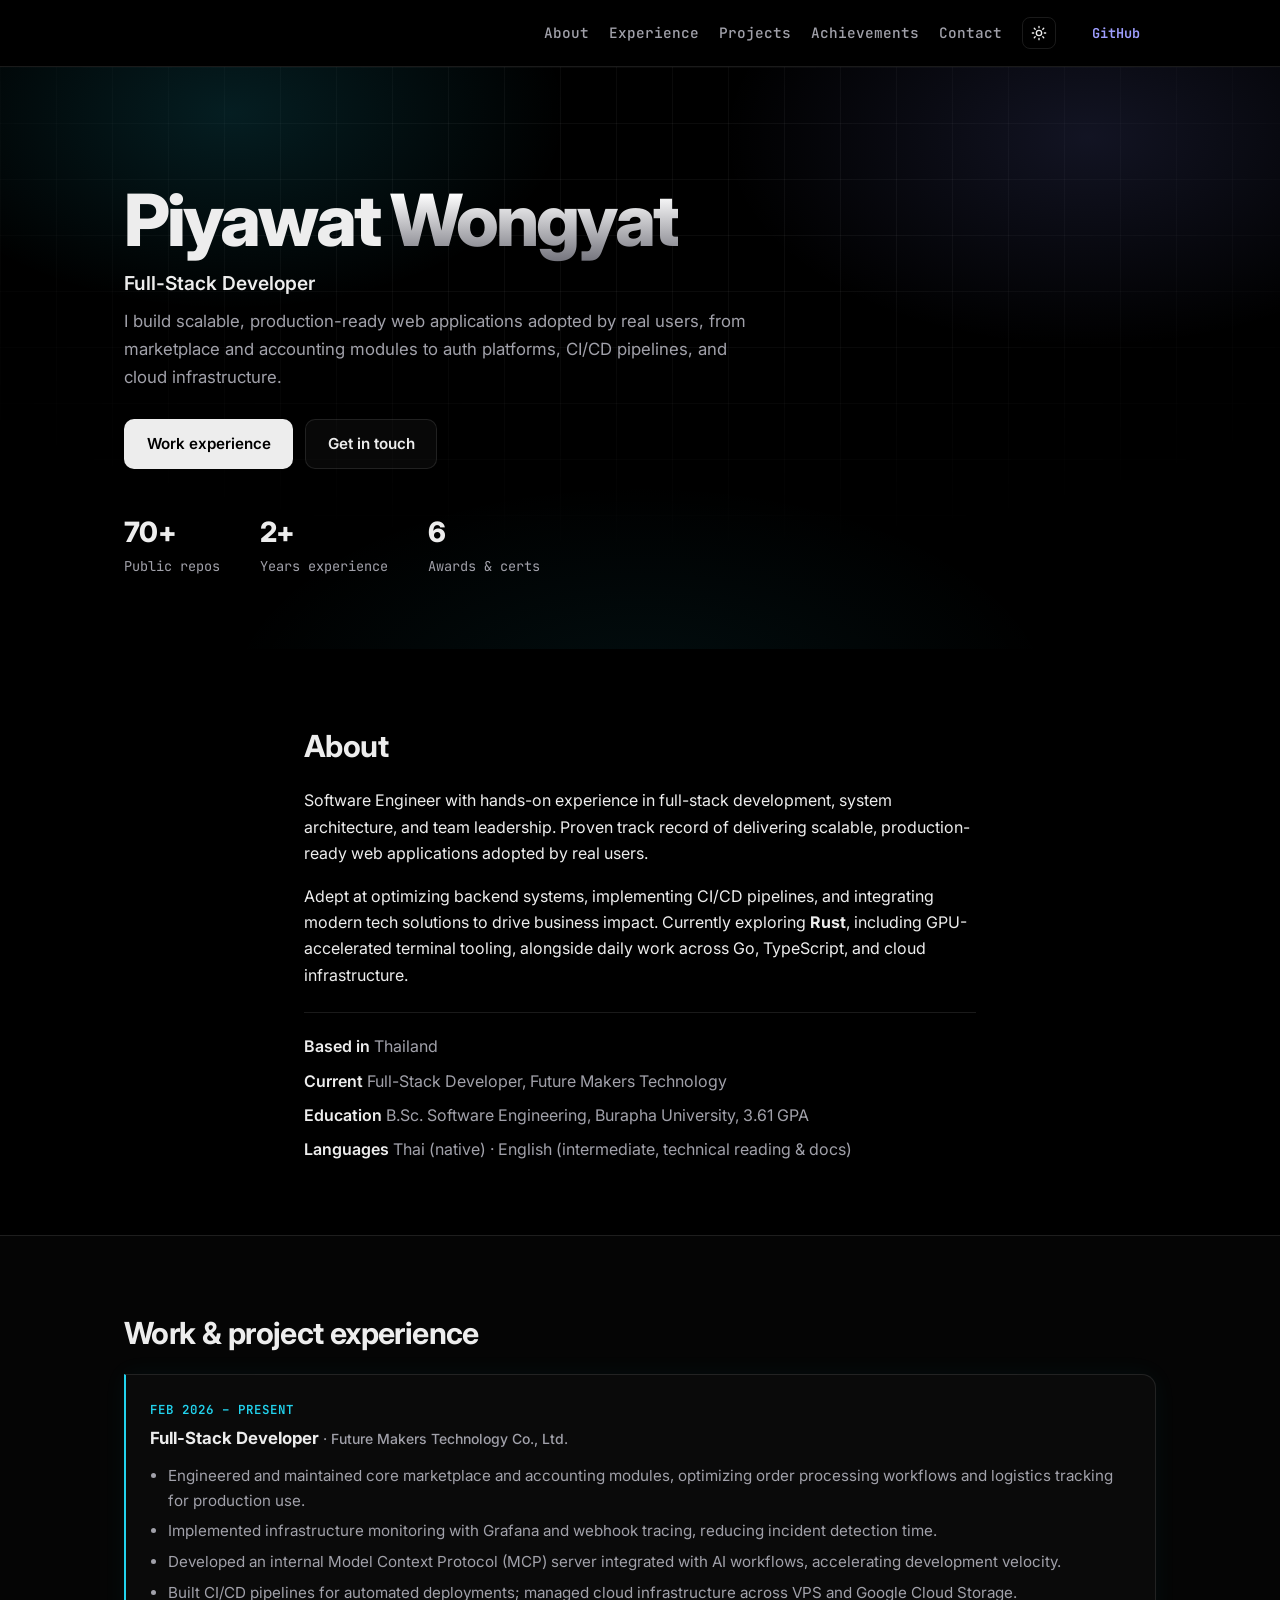
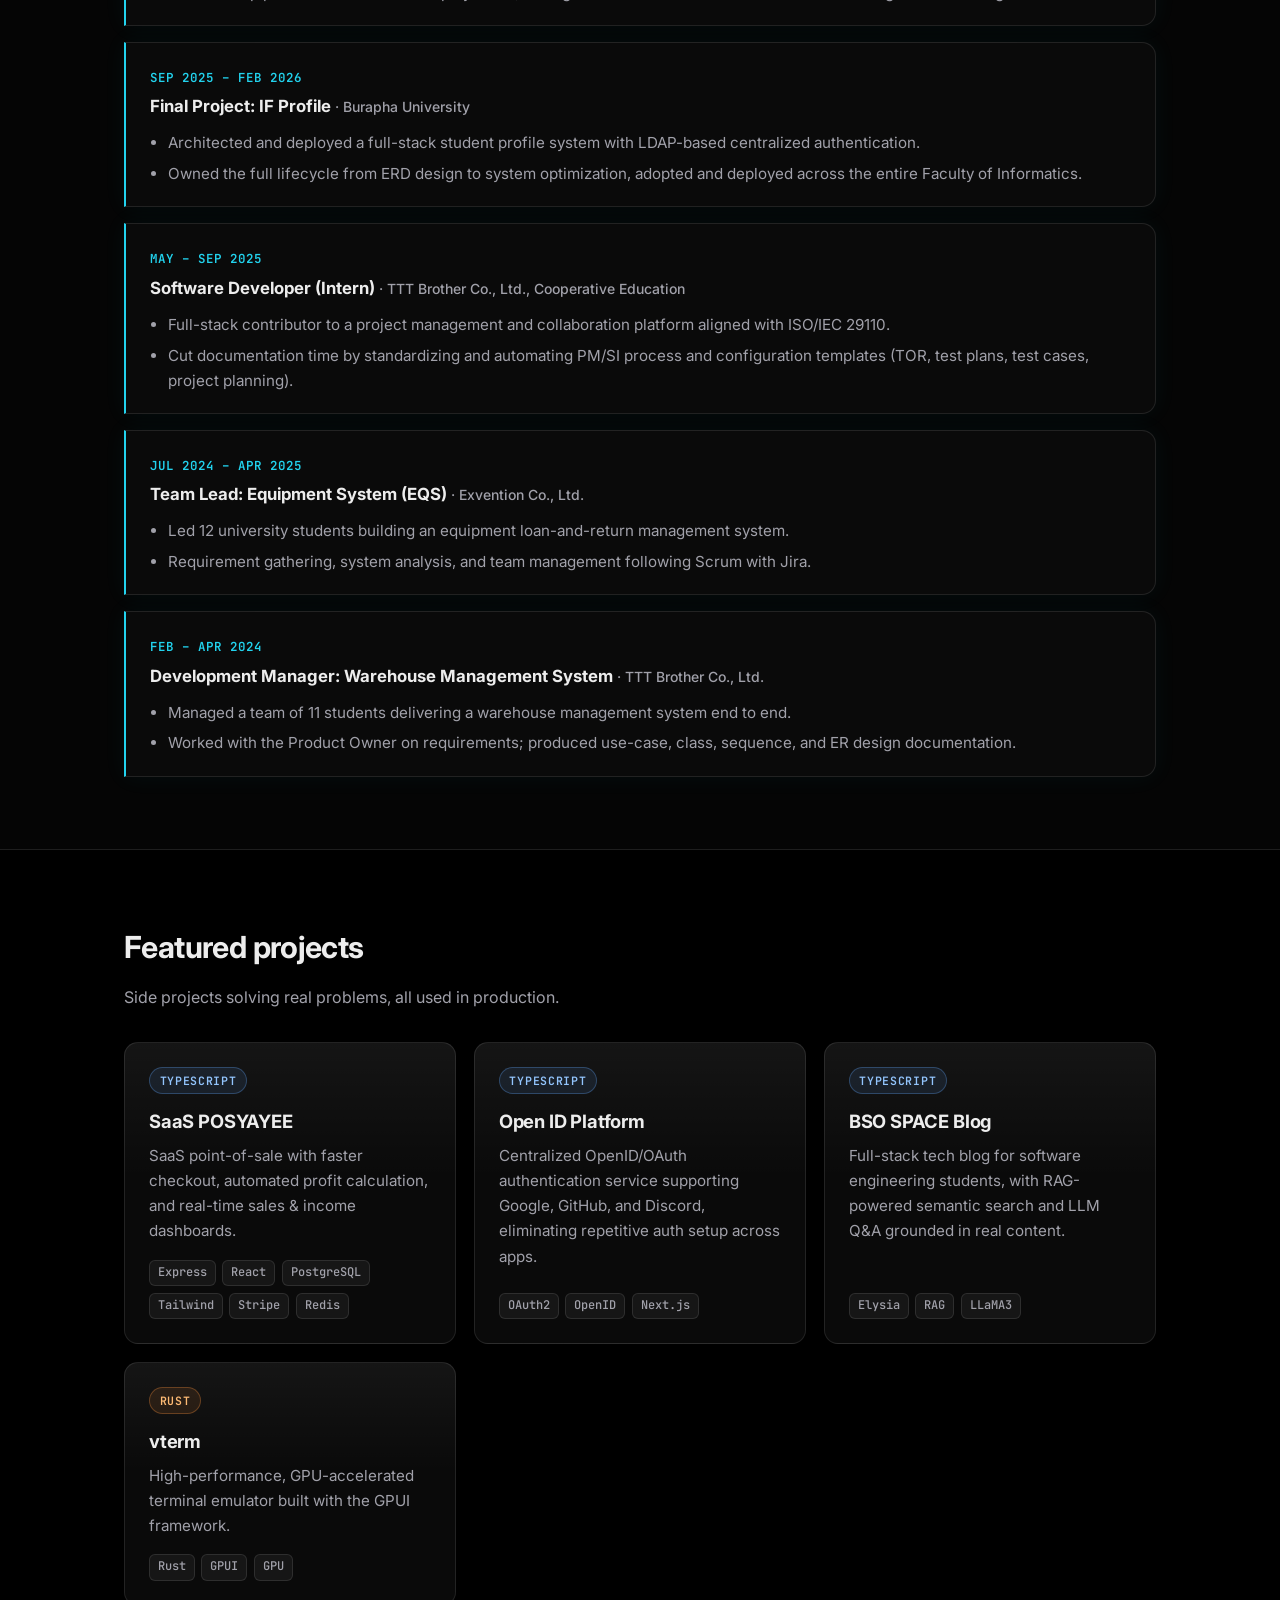
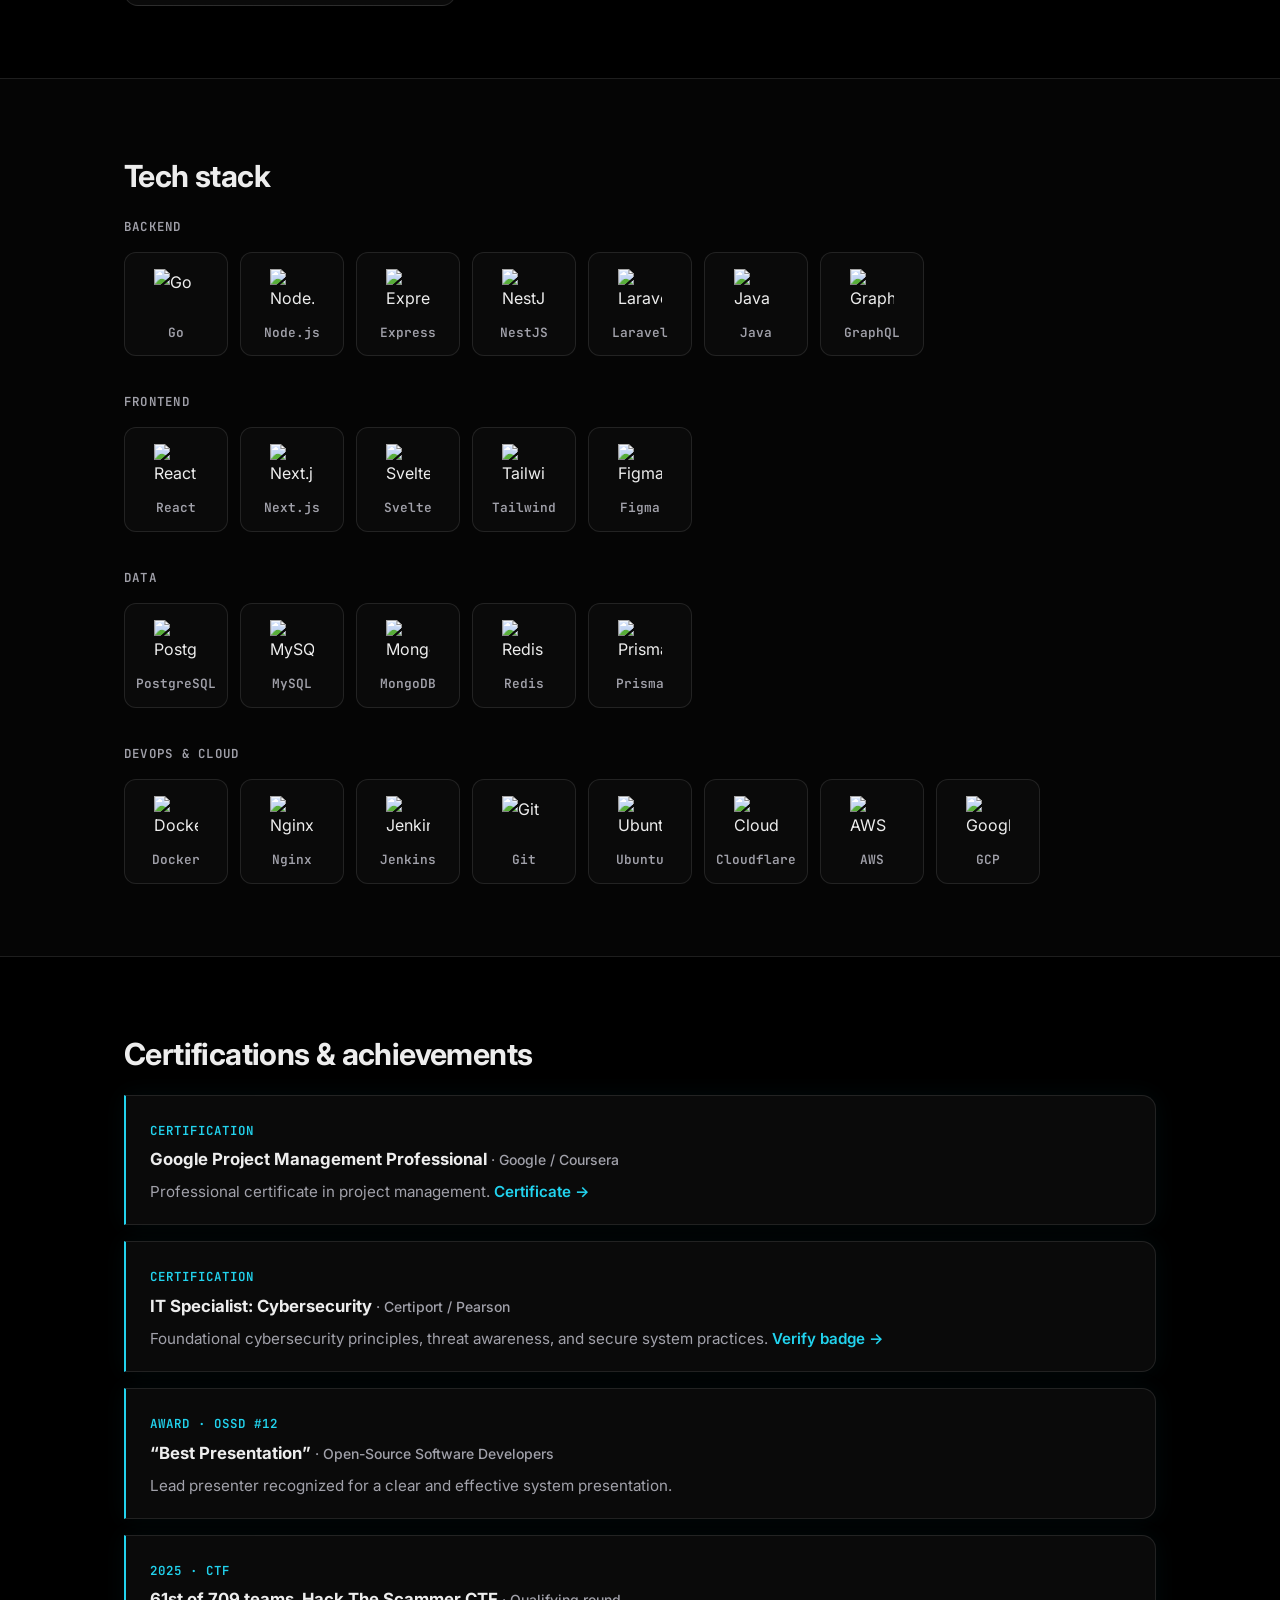
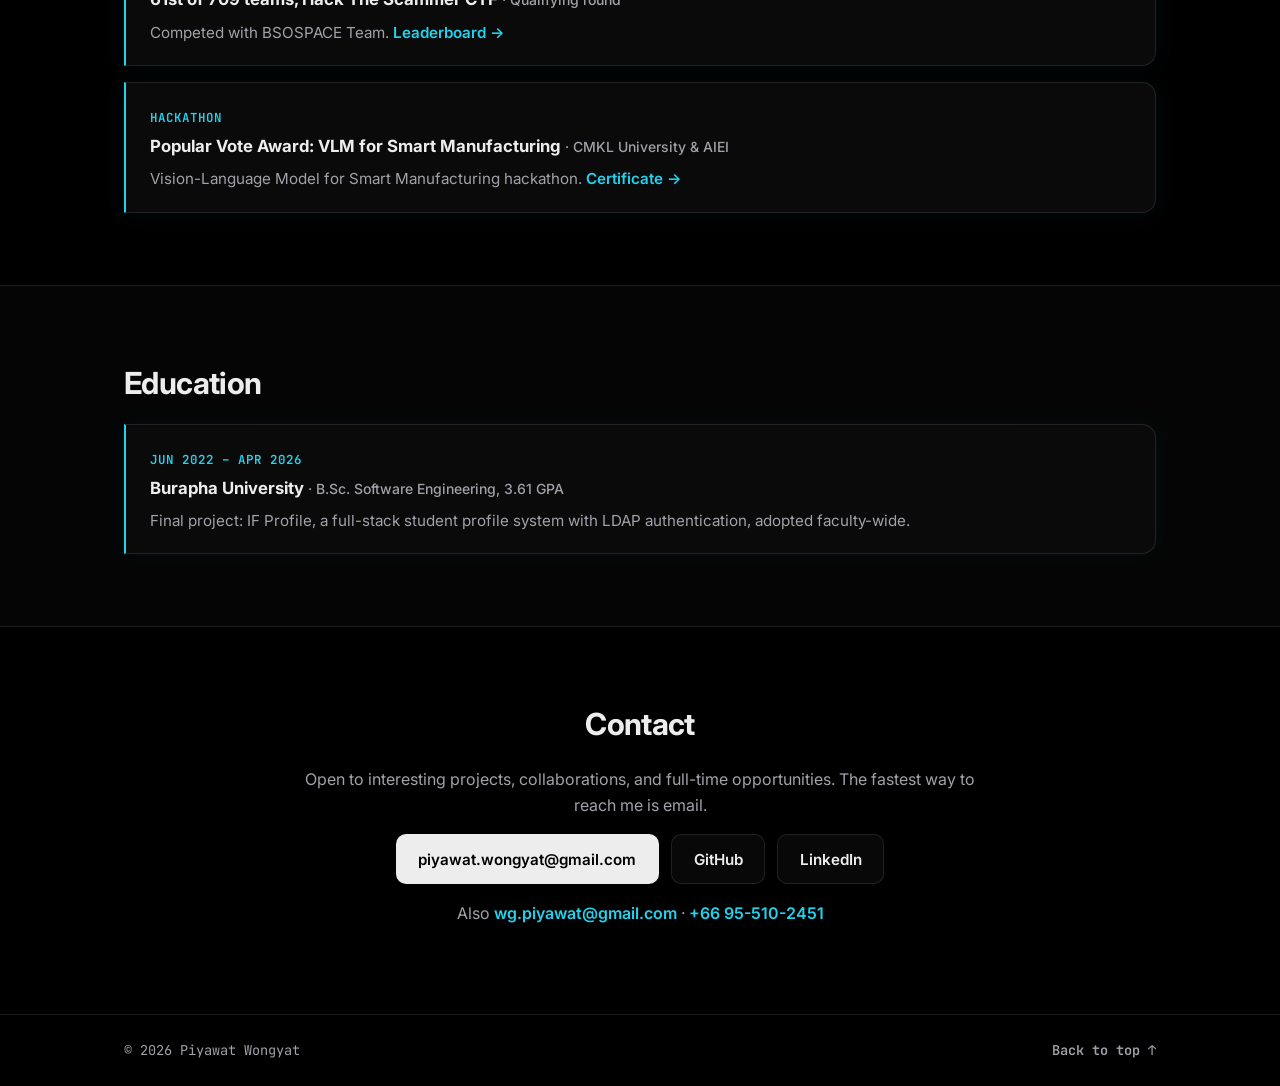
==== commit 75605de3: "feat: resume-based neon portfolio with dark/light mode" ====
--- a/index.html
+++ b/index.html
@@ -3,6 +3,7 @@
 <head>
   <meta charset="UTF-8" />
   <meta name="viewport" content="width=device-width, initial-scale=1.0" />
+  <meta name="theme-color" content="#000000" />
   <title>Piyawat Wongyat | Software Engineer</title>
   <meta name="description" content="Piyawat Wongyat (boytur), Full-Stack Developer building marketplace systems, auth platforms, SaaS, and open-source work across Go, TypeScript, and Rust." />
   <meta property="og:title" content="Piyawat Wongyat | Software Engineer" />
@@ -12,8 +13,9 @@
   <link rel="icon" href="data:image/svg+xml,<svg xmlns='http://www.w3.org/2000/svg' viewBox='0 0 100 100'><rect width='100' height='100' rx='20' fill='%23111827'/><text x='50' y='68' font-size='52' text-anchor='middle' fill='white' font-family='sans-serif' font-weight='bold'>P</text></svg>" />
   <link rel="preconnect" href="https://fonts.googleapis.com" />
   <link rel="preconnect" href="https://fonts.gstatic.com" crossorigin />
-  <link href="https://fonts.googleapis.com/css2?family=Inter:wght@400;500;600;700;800&display=swap" rel="stylesheet" />
+  <link href="https://fonts.googleapis.com/css2?family=Inter:wght@400;500;600;700;800&family=JetBrains+Mono:wght@400;500;600&display=swap" rel="stylesheet" />
   <link rel="stylesheet" href="styles.css" />
+  <script>try{var t=localStorage.getItem("theme")||"dark";document.documentElement.dataset.theme=t;}catch(e){document.documentElement.dataset.theme="dark";}</script>
 </head>
 <body>
   <header class="site-header" id="top">
@@ -27,6 +29,10 @@
         <a href="#projects">Projects</a>
         <a href="#achievements">Achievements</a>
         <a href="#contact">Contact</a>
+        <button class="theme-toggle" id="theme-toggle" aria-label="Switch to light mode">
+          <svg class="icon-sun" viewBox="0 0 24 24" fill="none" stroke="currentColor" stroke-width="2" stroke-linecap="round" aria-hidden="true"><circle cx="12" cy="12" r="4"/><path d="M12 2v2M12 20v2M4.9 4.9l1.4 1.4M17.7 17.7l1.4 1.4M2 12h2M20 12h2M4.9 19.1l1.4-1.4M17.7 6.3l1.4-1.4"/></svg>
+          <svg class="icon-moon" viewBox="0 0 24 24" fill="none" stroke="currentColor" stroke-width="2" stroke-linecap="round" stroke-linejoin="round" aria-hidden="true"><path d="M21 12.8A9 9 0 1 1 11.2 3a7 7 0 0 0 9.8 9.8z"/></svg>
+        </button>
         <a class="btn btn-small" href="https://github.com/boytur" target="_blank" rel="noopener">GitHub</a>
       </div>
     </nav>
@@ -36,8 +42,7 @@
     <!-- Hero -->
     <section class="hero">
       <div class="container hero-inner">
-        <p class="eyebrow reveal">Hello, I'm</p>
-        <h1 class="reveal">Piyawat Wongyat</h1>
+        <h1 class="reveal">Piyawat <span class="grad">Wongyat</span></h1>
         <p class="subtitle reveal">Full-Stack Developer</p>
         <p class="lede reveal">I build scalable, production-ready web applications adopted by real users, from marketplace and accounting modules to auth platforms, CI/CD pipelines, and cloud infrastructure.</p>
         <div class="hero-actions reveal">
@@ -261,6 +266,7 @@
         <div class="hero-actions reveal">
           <a class="btn btn-primary" href="mailto:piyawat.wongyat@gmail.com">piyawat.wongyat@gmail.com</a>
           <a class="btn btn-ghost" href="https://github.com/boytur" target="_blank" rel="noopener">GitHub</a>
+          <a class="btn btn-ghost" href="https://www.linkedin.com/in/piyawat-wongyat/" target="_blank" rel="noopener">LinkedIn</a>
         </div>
         <p class="alt-mail reveal">Also <a href="mailto:wg.piyawat@gmail.com">wg.piyawat@gmail.com</a> · <a href="tel:+66955102451">+66 95-510-2451</a></p>
       </div>
--- a/styles.css
+++ b/styles.css
@@ -1,16 +1,18 @@
 :root {
-  --bg: #ffffff;
-  --bg-alt: #f8fafc;
-  --text: #0f172a;
-  --muted: #475569;
-  --line: #e2e8f0;
-  --accent: #2563eb;
-  --accent-dark: #1d4ed8;
-  --card: #ffffff;
+  color-scheme: dark;
+  --bg: #000000;
+  --bg-alt: #050505;
+  --text: #ededed;
+  --muted: #a1a1aa;
+  --line: rgb(255 255 255 / 0.1);
+  --accent: #22d3ee;
+  --accent2: #818cf8;
+  --card: #0a0a0a;
   --radius: 14px;
   --max: 1080px;
   --narrow: 720px;
-  --shadow: 0 1px 2px rgb(15 23 42 / 0.06), 0 8px 24px -12px rgb(15 23 42 / 0.18);
+  --mono: "JetBrains Mono", ui-monospace, SFMono-Regular, Menlo, monospace;
+  --shadow: 0 8px 32px -12px rgb(0 0 0 / 0.8);
 }
 
 * { box-sizing: border-box; }
@@ -23,6 +25,8 @@
   line-height: 1.65;
   -webkit-font-smoothing: antialiased;
 }
+::selection { background: rgb(34 211 238 / 0.3); }
+a:focus-visible, button:focus-visible { outline: 2px solid var(--accent); outline-offset: 3px; border-radius: 4px; }
 
 .container { max-width: var(--max); margin: 0 auto; padding: 0 1.5rem; }
 .container.narrow { max-width: var(--narrow); }
@@ -30,16 +34,17 @@
 /* Header */
 .site-header {
   position: sticky; top: 0; z-index: 50;
-  background: rgb(255 255 255 / 0.85);
+  background: rgb(0 0 0 / 0.72);
   backdrop-filter: blur(12px);
+  -webkit-backdrop-filter: blur(12px);
   border-bottom: 1px solid var(--line);
 }
 .nav {
   max-width: var(--max); margin: 0 auto; padding: 0.85rem 1.5rem;
-  display: flex; align-items: center; justify-content: space-between; gap: 1rem;
+  display: flex; align-items: center; justify-content: flex-end; gap: 1rem;
 }
 .nav-links { display: flex; align-items: center; gap: 1.25rem; }
-.nav-links a:not(.btn) { color: var(--muted); text-decoration: none; font-weight: 500; font-size: 0.95rem; }
+.nav-links a:not(.btn) { color: var(--muted); text-decoration: none; font-weight: 500; font-size: 0.9rem; font-family: var(--mono); }
 .nav-links a:not(.btn):hover { color: var(--text); }
 .nav-links a.active:not(.btn) { color: var(--accent); }
 .nav-toggle { display: none; background: none; border: 1px solid var(--line); border-radius: 8px; padding: 0.5rem; cursor: pointer; }
@@ -49,73 +54,97 @@
 .btn {
   display: inline-block; text-decoration: none; font-weight: 600; font-size: 0.95rem;
   padding: 0.7rem 1.35rem; border-radius: 10px; border: 1px solid transparent;
-  transition: transform 0.12s ease, box-shadow 0.12s ease, background 0.12s ease;
-}
-.btn-small { padding: 0.45rem 0.95rem; font-size: 0.875rem; }
-.btn-primary { background: var(--accent); color: #fff; box-shadow: var(--shadow); }
-.btn-primary:hover { background: var(--accent-dark); transform: translateY(-1px); }
-.btn-ghost { border-color: var(--line); color: var(--text); background: #fff; }
-.btn-ghost:hover { border-color: var(--text); transform: translateY(-1px); }
+  transition: transform 0.12s ease, box-shadow 0.2s ease, background 0.12s ease, border-color 0.12s ease;
+}
+.btn-small { padding: 0.45rem 0.95rem; font-size: 0.85rem; font-family: var(--mono); }
+.btn-primary { background: var(--text); color: #000; }
+.btn-primary:hover { background: #fff; transform: translateY(-1px); box-shadow: 0 0 24px rgb(34 211 238 / 0.35); }
+.btn-ghost { border-color: var(--line); color: var(--text); background: rgb(255 255 255 / 0.03); }
+.btn-ghost:hover { border-color: rgb(255 255 255 / 0.35); transform: translateY(-1px); }
 
 /* Hero */
-.hero { padding: 5.5rem 0 4rem; background: linear-gradient(180deg, #eff6ff 0%, #fff 70%); }
-.eyebrow { color: var(--accent); font-weight: 600; margin: 0 0 0.25rem; }
-.hero h1 { font-size: clamp(2.5rem, 6vw, 4rem); letter-spacing: -0.03em; line-height: 1.05; margin: 0 0 0.75rem; }
+.hero { position: relative; overflow: hidden; padding: 6rem 0 4.5rem; background: #000; }
+.hero::before {
+  content: ""; position: absolute; inset: 0;
+  background-image:
+    linear-gradient(rgb(255 255 255 / 0.045) 1px, transparent 1px),
+    linear-gradient(90deg, rgb(255 255 255 / 0.045) 1px, transparent 1px);
+  background-size: 56px 56px;
+  mask-image: radial-gradient(ellipse 85% 75% at 50% 25%, black 25%, transparent 78%);
+  -webkit-mask-image: radial-gradient(ellipse 85% 75% at 50% 25%, black 25%, transparent 78%);
+}
+.hero::after {
+  content: ""; position: absolute; inset: 0; pointer-events: none;
+  background:
+    radial-gradient(480px 280px at 18% 8%, rgb(34 211 238 / 0.14), transparent 70%),
+    radial-gradient(520px 300px at 85% 12%, rgb(129 140 248 / 0.14), transparent 70%),
+    radial-gradient(600px 320px at 50% 110%, rgb(34 211 238 / 0.07), transparent 70%);
+}
+.hero-inner { position: relative; z-index: 1; }
+.badge {
+  display: inline-flex; align-items: center; gap: 0.55rem;
+  font-family: var(--mono); font-size: 0.78rem; color: var(--muted);
+  border: 1px solid var(--line); border-radius: 999px;
+  padding: 0.35rem 0.95rem; background: rgb(255 255 255 / 0.03);
+}
+.badge .dot { width: 8px; height: 8px; border-radius: 50%; background: #34d399; box-shadow: 0 0 12px #34d399; animation: pulse 2s ease-in-out infinite; }
+@keyframes pulse { 50% { opacity: 0.35; } }
+.hero h1 { font-size: clamp(2.75rem, 7vw, 4.5rem); letter-spacing: -0.04em; line-height: 1.02; margin: 1.25rem 0 0.75rem; font-weight: 800; }
+.hero h1 .grad { background: linear-gradient(180deg, #fff 20%, #71717a 100%); -webkit-background-clip: text; background-clip: text; color: transparent; }
 .subtitle { font-size: 1.2rem; font-weight: 600; color: var(--text); margin: 0 0 0.5rem; }
 .lede { color: var(--muted); font-size: 1.05rem; max-width: 640px; margin: 0 0 1.75rem; }
 .hero-actions { display: flex; gap: 0.75rem; flex-wrap: wrap; }
 .stats { display: flex; gap: 2.5rem; margin: 2.5rem 0 0; padding: 0; }
 .stats div { display: flex; flex-direction: column; }
 .stats dt { font-size: 1.75rem; font-weight: 800; letter-spacing: -0.02em; }
-.stats dd { margin: 0; color: var(--muted); font-size: 0.9rem; }
+.stats dd { margin: 0; color: var(--muted); font-size: 0.85rem; font-family: var(--mono); }
 
 /* Sections */
 .section { padding: 4.5rem 0; scroll-margin-top: 70px; }
 .section-alt { background: var(--bg-alt); border-top: 1px solid var(--line); border-bottom: 1px solid var(--line); }
 .section h2 { font-size: 1.9rem; letter-spacing: -0.02em; margin: 0 0 1rem; }
 .section-lede { color: var(--muted); margin: -0.25rem 0 2rem; }
-.facts { list-style: none; padding: 1.25rem 0 0; margin: 1.5rem 0 0; border-top: 1px solid var(--line); display: grid; gap: 0.5rem; }
-.facts strong { font-weight: 600; }
+.facts { list-style: none; padding: 1.25rem 0 0; margin: 1.5rem 0 0; border-top: 1px solid var(--line); display: grid; gap: 0.5rem; color: var(--muted); }
+.facts strong { font-weight: 600; color: var(--text); }
 
 /* Logo wall (sponsor style) */
 .logo-wall { display: grid; gap: 2.25rem; }
-.tier h3 { margin: 0 0 0.9rem; font-size: 0.8rem; font-weight: 700; text-transform: uppercase; letter-spacing: 0.09em; color: var(--muted); }
+.tier h3 { margin: 0 0 0.9rem; font-size: 0.78rem; font-weight: 600; font-family: var(--mono); text-transform: uppercase; letter-spacing: 0.1em; color: var(--muted); }
 .logos { list-style: none; display: grid; grid-template-columns: repeat(auto-fill, minmax(104px, 1fr)); gap: 0.75rem; margin: 0; padding: 0; }
-.logos li { background: var(--card); border: 1px solid var(--line); border-radius: 12px; padding: 1rem 0.5rem 0.8rem; display: flex; flex-direction: column; align-items: center; gap: 0.55rem; box-shadow: var(--shadow); transition: transform 0.15s ease, box-shadow 0.15s ease; }
-.logos li:hover { transform: translateY(-3px); box-shadow: 0 2px 4px rgb(15 23 42 / 0.06), 0 16px 32px -12px rgb(15 23 42 / 0.25); }
+.logos li { background: var(--card); border: 1px solid var(--line); border-radius: 12px; padding: 1rem 0.5rem 0.8rem; display: flex; flex-direction: column; align-items: center; gap: 0.55rem; transition: transform 0.15s ease, border-color 0.15s ease, box-shadow 0.2s ease; }
+.logos li:hover { transform: translateY(-3px); border-color: rgb(34 211 238 / 0.45); box-shadow: 0 0 24px rgb(34 211 238 / 0.12); }
 .logos img { width: 44px; height: 44px; }
-.logos span { font-size: 0.8rem; font-weight: 600; color: var(--muted); }
+.logos span { font-size: 0.8rem; font-weight: 600; font-family: var(--mono); color: var(--muted); }
 
 /* Projects */
 .project-grid { display: grid; grid-template-columns: repeat(auto-fill, minmax(300px, 1fr)); gap: 1.1rem; }
-.card { background: var(--card); border: 1px solid var(--line); border-radius: var(--radius); padding: 1.5rem; display: flex; flex-direction: column; box-shadow: var(--shadow); transition: transform 0.15s ease, box-shadow 0.15s ease; }
-.card:hover { transform: translateY(-3px); box-shadow: 0 2px 4px rgb(15 23 42 / 0.06), 0 16px 32px -12px rgb(15 23 42 / 0.25); }
+.card {
+  background: linear-gradient(180deg, rgb(255 255 255 / 0.045), transparent 45%), var(--card);
+  border: 1px solid var(--line); border-radius: var(--radius); padding: 1.5rem;
+  display: flex; flex-direction: column;
+  transition: transform 0.15s ease, border-color 0.15s ease, box-shadow 0.2s ease;
+}
+.card:hover { transform: translateY(-3px); border-color: rgb(34 211 238 / 0.4); box-shadow: 0 0 32px rgb(34 211 238 / 0.1); }
 .card-top { display: flex; justify-content: space-between; align-items: center; margin-bottom: 0.75rem; }
-.lang { font-size: 0.75rem; font-weight: 700; text-transform: uppercase; letter-spacing: 0.05em; padding: 0.2rem 0.6rem; border-radius: 999px; background: #f1f5f9; color: #334155; }
-.lang.rust { background: #fef2f2; color: #b45309; }
-.lang.typescript { background: #eff6ff; color: #1d4ed8; }
-.lang.go { background: #ecfeff; color: #0e7490; }
-.stars { color: var(--muted); font-size: 0.85rem; font-weight: 600; }
-.card h3 { margin: 0 0 0.4rem; font-size: 1.15rem; }
-.card h3 a { color: var(--text); text-decoration: none; }
-.card h3 a:hover { color: var(--accent); }
+.lang { font-size: 0.72rem; font-weight: 600; font-family: var(--mono); text-transform: uppercase; letter-spacing: 0.06em; padding: 0.2rem 0.6rem; border-radius: 999px; background: rgb(255 255 255 / 0.06); border: 1px solid var(--line); color: var(--muted); }
+.lang.rust { background: rgb(251 146 60 / 0.1); border-color: rgb(251 146 60 / 0.3); color: #fdba74; }
+.lang.typescript { background: rgb(96 165 250 / 0.1); border-color: rgb(96 165 250 / 0.3); color: #93c5fd; }
+.lang.go { background: rgb(34 211 238 / 0.1); border-color: rgb(34 211 238 / 0.3); color: #67e8f9; }
+.card h3 { margin: 0 0 0.4rem; font-size: 1.15rem; letter-spacing: -0.01em; }
 .card p { color: var(--muted); font-size: 0.95rem; margin: 0 0 1rem; flex: 1; }
-.card-links a { color: var(--accent); font-weight: 600; font-size: 0.9rem; text-decoration: none; }
-.card-links a:hover { text-decoration: underline; }
-.more { margin-top: 2rem; text-align: center; }
+.tags { display: flex; flex-wrap: wrap; gap: 0.4rem; margin: 0; padding: 0; list-style: none; }
+.tags li { font-size: 0.75rem; font-weight: 500; font-family: var(--mono); background: rgb(255 255 255 / 0.05); border: 1px solid var(--line); border-radius: 6px; padding: 0.15rem 0.5rem; color: var(--muted); }
 
 /* Timeline */
 .timeline { display: grid; gap: 1rem; }
-.timeline-item { background: var(--card); border: 1px solid var(--line); border-left: 4px solid var(--accent); border-radius: 0 var(--radius) var(--radius) 0; padding: 1.25rem 1.5rem; box-shadow: var(--shadow); }
-.timeline-item .year { font-size: 0.8rem; font-weight: 700; text-transform: uppercase; letter-spacing: 0.06em; color: var(--accent); }
+.timeline-item { background: var(--card); border: 1px solid var(--line); border-left: 2px solid var(--accent); border-radius: 0 var(--radius) var(--radius) 0; padding: 1.25rem 1.5rem; box-shadow: 0 0 24px rgb(34 211 238 / 0.05); }
+.timeline-item .year { font-size: 0.78rem; font-weight: 600; font-family: var(--mono); text-transform: uppercase; letter-spacing: 0.08em; color: var(--accent); }
 .timeline-item h3 { margin: 0.25rem 0 0.35rem; font-size: 1.05rem; }
 .timeline-item h3 small { color: var(--muted); font-weight: 500; }
 .timeline-item p { margin: 0; color: var(--muted); font-size: 0.95rem; }
 .timeline-item a { color: var(--accent); font-weight: 600; text-decoration: none; }
 .timeline-item a:hover { text-decoration: underline; }
 .timeline-item ul.bullets { margin: 0.6rem 0 0; padding-left: 1.15rem; color: var(--muted); font-size: 0.95rem; display: grid; gap: 0.35rem; }
-.tags { display: flex; flex-wrap: wrap; gap: 0.4rem; margin: 0 0 1rem; padding: 0; list-style: none; }
-.tags li { font-size: 0.75rem; font-weight: 600; background: var(--bg-alt); border: 1px solid var(--line); border-radius: 6px; padding: 0.15rem 0.5rem; color: var(--muted); }
 
 /* Contact */
 .contact { text-align: center; }
@@ -127,8 +156,8 @@
 /* Footer */
 .site-footer { border-top: 1px solid var(--line); padding: 1.5rem 0; }
 .footer-inner { display: flex; justify-content: space-between; align-items: center; gap: 1rem; flex-wrap: wrap; }
-.footer-inner p { margin: 0; color: var(--muted); font-size: 0.875rem; }
-.to-top { color: var(--muted); font-size: 0.875rem; font-weight: 600; text-decoration: none; }
+.footer-inner p { margin: 0; color: var(--muted); font-size: 0.85rem; font-family: var(--mono); }
+.to-top { color: var(--muted); font-size: 0.85rem; font-weight: 600; font-family: var(--mono); text-decoration: none; }
 .to-top:hover { color: var(--text); }
 
 /* Reveal animation */
@@ -137,13 +166,15 @@
 @media (prefers-reduced-motion: reduce) {
   html { scroll-behavior: auto; }
   .reveal { opacity: 1; transform: none; transition: none; }
+  .badge .dot { animation: none; }
 }
 
 @media (max-width: 720px) {
   .nav-toggle { display: block; }
+  .nav { justify-content: flex-start; }
   .nav-links {
     display: none; position: absolute; top: 100%; left: 0; right: 0;
-    background: #fff; border-bottom: 1px solid var(--line);
+    background: #050505; border-bottom: 1px solid var(--line);
     flex-direction: column; align-items: stretch; padding: 0.75rem 1.5rem 1.25rem; gap: 0.25rem;
   }
   .nav-links.open { display: flex; }
@@ -152,3 +183,44 @@
   .hero { padding: 3.5rem 0 3rem; }
   .stats { gap: 1.75rem; }
 }
+
+/* Theme toggle */
+.theme-toggle { display: inline-flex; align-items: center; justify-content: center; background: transparent; border: 1px solid var(--line); border-radius: 8px; padding: 0.42rem 0.5rem; color: var(--text); cursor: pointer; transition: border-color 0.12s ease; }
+.theme-toggle:hover { border-color: rgb(255 255 255 / 0.35); }
+.theme-toggle svg { width: 16px; height: 16px; display: none; }
+html[data-theme="dark"] .theme-toggle .icon-sun, html:not([data-theme]) .theme-toggle .icon-sun { display: block; }
+html[data-theme="light"] .theme-toggle .icon-moon { display: block; }
+
+/* Light theme */
+html[data-theme="light"] {
+  --bg: #ffffff;
+  --bg-alt: #f8fafc;
+  --text: #0f172a;
+  --muted: #475569;
+  --line: rgb(15 23 42 / 0.1);
+  --accent: #0284c7;
+  --accent2: #4f46e5;
+  --card: #ffffff;
+}
+html[data-theme="light"] .site-header { background: rgb(255 255 255 / 0.8); }
+html[data-theme="light"] .nav-links { background: #fff; }
+html[data-theme="light"] .hero { background: linear-gradient(180deg, #f0f9ff 0%, #fff 75%); }
+html[data-theme="light"] .hero::before { background-image: linear-gradient(rgb(15 23 42 / 0.05) 1px, transparent 1px), linear-gradient(90deg, rgb(15 23 42 / 0.05) 1px, transparent 1px); }
+html[data-theme="light"] .hero::after { background: radial-gradient(480px 280px at 18% 8%, rgb(2 132 199 / 0.1), transparent 70%), radial-gradient(520px 300px at 85% 12%, rgb(79 70 229 / 0.1), transparent 70%); }
+html[data-theme="light"] .hero h1 .grad { background: linear-gradient(180deg, #0f172a 20%, #94a3b8 100%); -webkit-background-clip: text; background-clip: text; }
+html[data-theme="light"] .btn-primary { background: #0f172a; color: #fff; }
+html[data-theme="light"] .btn-primary:hover { background: #1e293b; box-shadow: 0 8px 24px -12px rgb(15 23 42 / 0.4); }
+html[data-theme="light"] .btn-ghost { background: #fff; }
+html[data-theme="light"] .btn-ghost:hover { border-color: var(--text); }
+html[data-theme="light"] .theme-toggle:hover { border-color: var(--text); }
+html[data-theme="light"] .card { background: linear-gradient(180deg, rgb(15 23 42 / 0.03), transparent 45%), #fff; box-shadow: 0 1px 2px rgb(15 23 42 / 0.06), 0 8px 24px -12px rgb(15 23 42 / 0.18); }
+html[data-theme="light"] .card:hover { border-color: rgb(2 132 199 / 0.4); box-shadow: 0 2px 4px rgb(15 23 42 / 0.06), 0 16px 32px -12px rgb(15 23 42 / 0.25); }
+html[data-theme="light"] .lang { background: rgb(15 23 42 / 0.05); }
+html[data-theme="light"] .lang.rust { background: #fef2f2; border-color: #fed7aa; color: #c2410c; }
+html[data-theme="light"] .lang.typescript { background: #eff6ff; border-color: #bfdbfe; color: #1d4ed8; }
+html[data-theme="light"] .lang.go { background: #ecfeff; border-color: #a5f3fc; color: #0e7490; }
+html[data-theme="light"] .tags li { background: rgb(15 23 42 / 0.04); }
+html[data-theme="light"] .logos li { box-shadow: 0 1px 2px rgb(15 23 42 / 0.06), 0 8px 24px -12px rgb(15 23 42 / 0.18); }
+html[data-theme="light"] .logos li:hover { border-color: rgb(2 132 199 / 0.45); box-shadow: 0 2px 4px rgb(15 23 42 / 0.06), 0 16px 32px -12px rgb(15 23 42 / 0.25); }
+html[data-theme="light"] .timeline-item { box-shadow: 0 1px 2px rgb(15 23 42 / 0.06), 0 8px 24px -12px rgb(15 23 42 / 0.18); }
+html[data-theme="light"] ::selection { background: rgb(2 132 199 / 0.25); }
